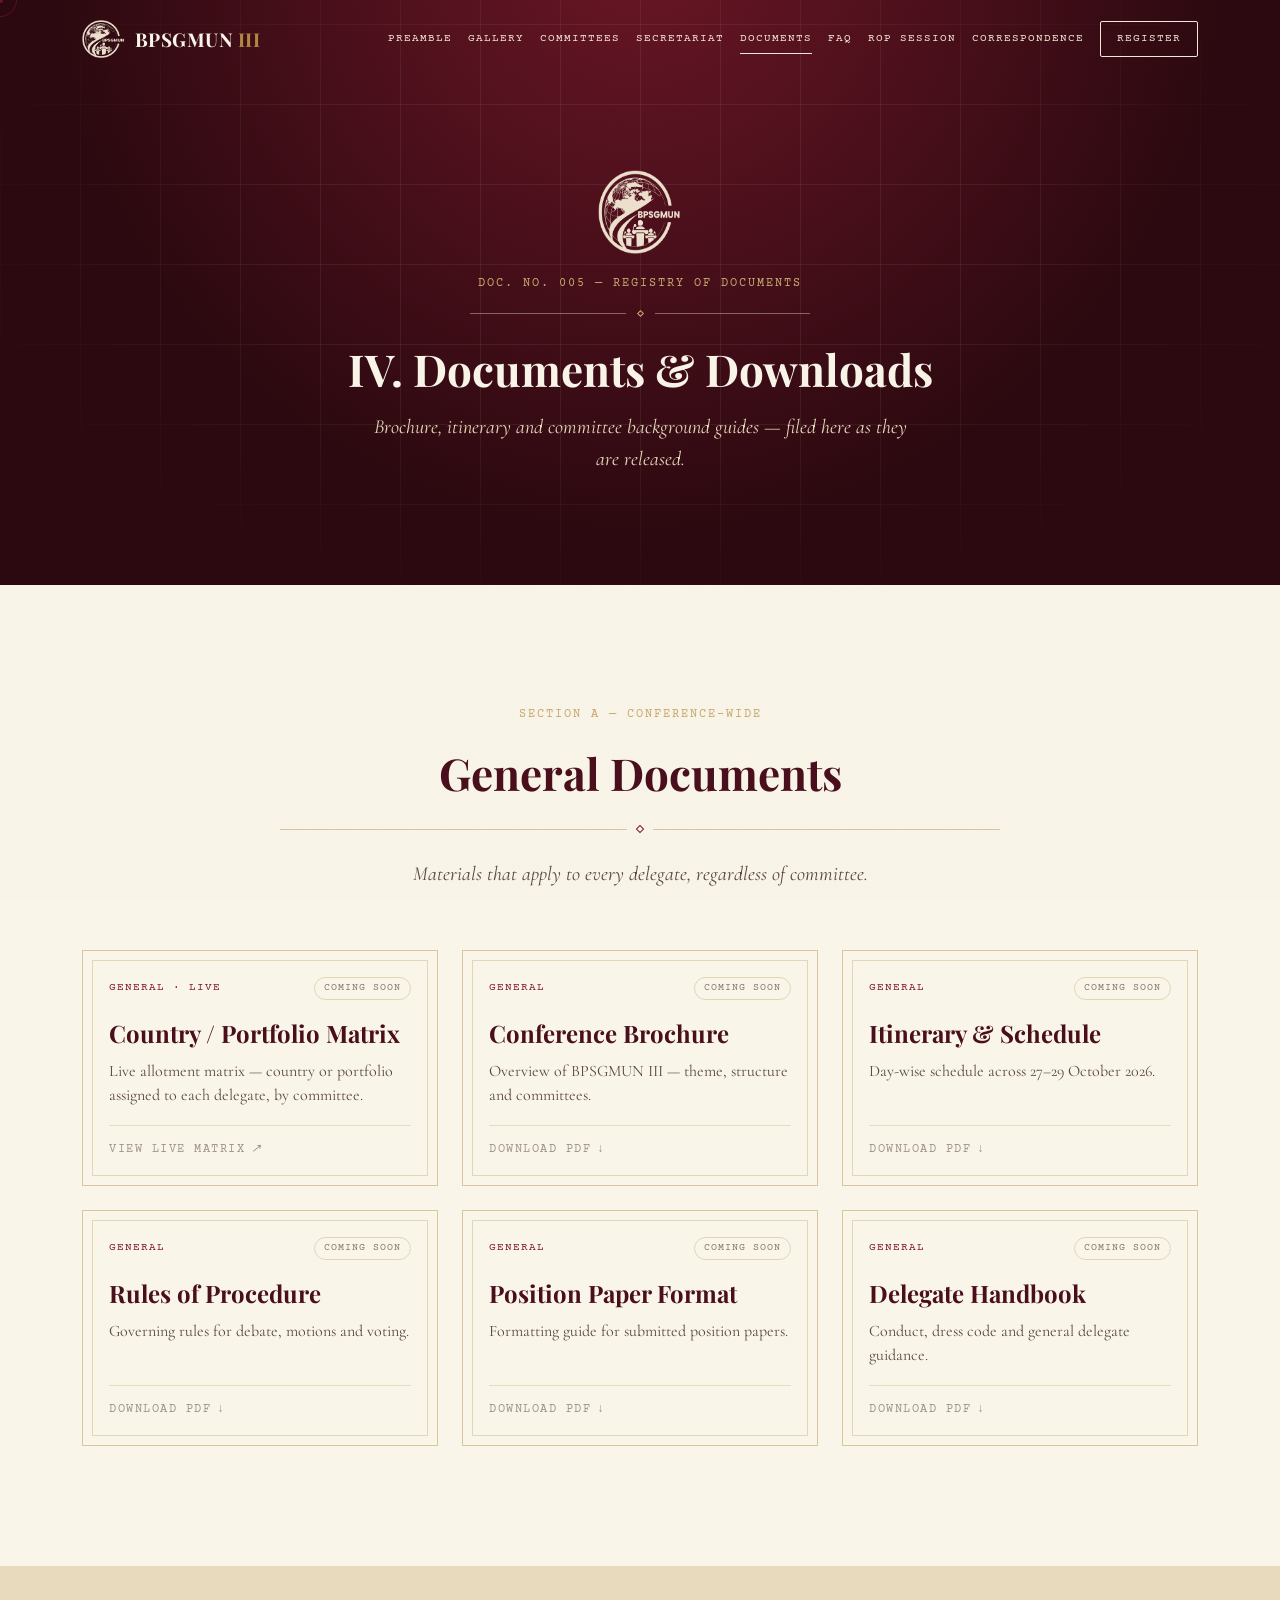
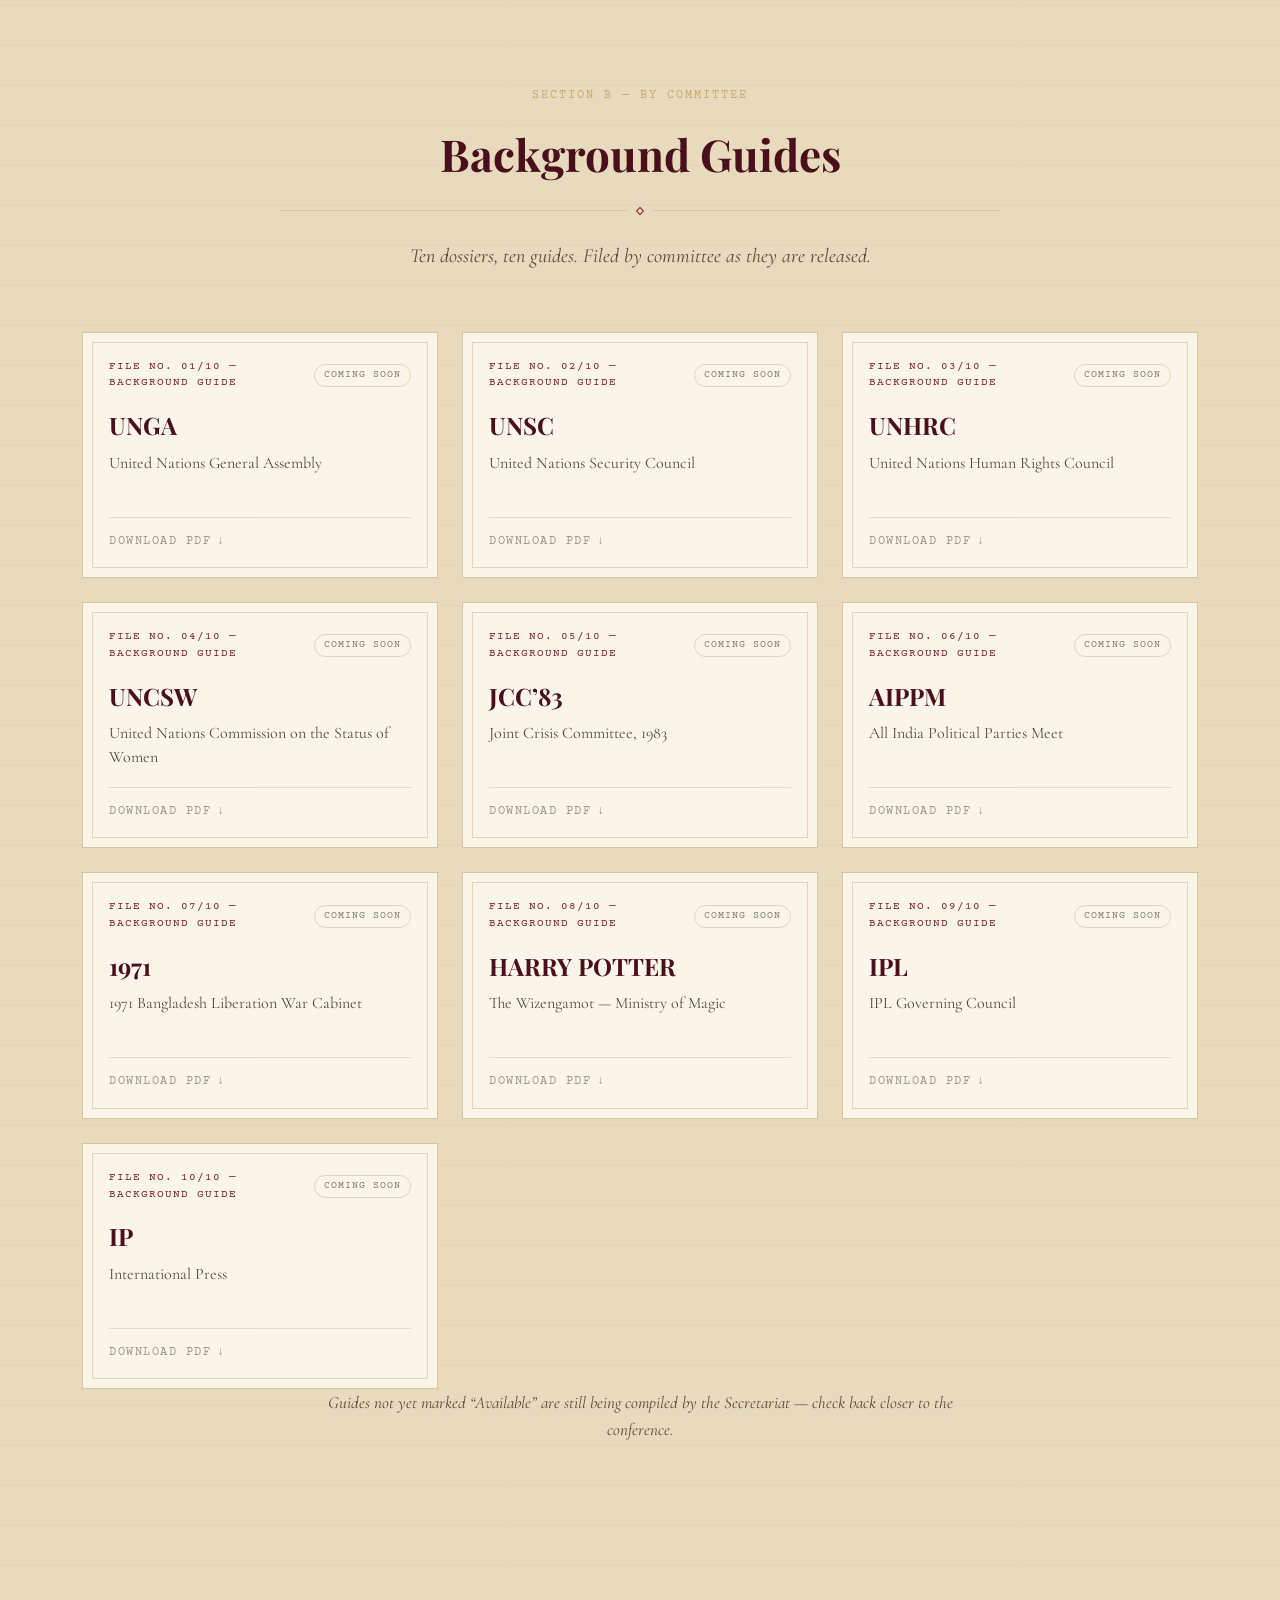
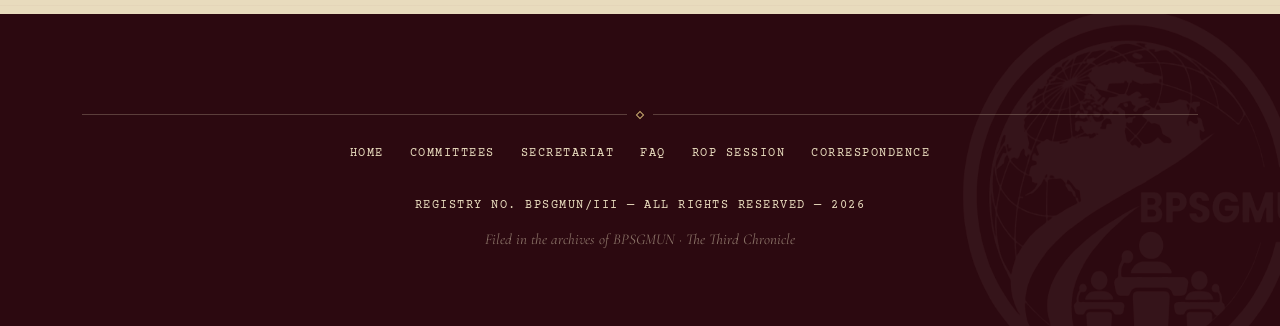
==== docs.html @ e6e2c2f1 "Initial commit: BPSGMUN III website Static site for BPSGMUN — The Third Chronicle, covering committe" ====
<!DOCTYPE html>
<html lang="en">
<head>
<meta charset="UTF-8">
<meta name="viewport" content="width=device-width, initial-scale=1.0">
<title>Documents &mdash; BPSGMUN III</title>
<meta name="description" content="BPSGMUN — The Third Chronicle. Conference brochure, itinerary and committee background guides.">
<meta property="og:title" content="Documents — BPSGMUN III">
<meta property="og:description" content="Conference brochure, itinerary and committee background guides for BPSGMUN III.">
<meta property="og:type" content="website">
<meta property="og:image" content="assets/og-image.jpg">
<meta property="og:image:width" content="1200">
<meta property="og:image:height" content="630">
<meta name="twitter:card" content="summary_large_image">
<meta name="twitter:image" content="assets/og-image.jpg">
<link rel="icon" href="assets/logo.png">
<link rel="preconnect" href="https://fonts.googleapis.com">
<link rel="preconnect" href="https://fonts.gstatic.com" crossorigin>
<link href="https://fonts.googleapis.com/css2?family=Playfair+Display:ital,wght@0,500;0,600;0,700;0,900;1,600&family=Cormorant+Garamond:ital,wght@0,400;0,500;0,600;1,400;1,500&family=Special+Elite&family=Courier+Prime:wght@400;700&display=swap" rel="stylesheet">
<link rel="stylesheet" href="css/style.css">
</head>
<body>

<a href="#top" class="skip-link">Skip to content</a>

<!-- Grain overlay -->
<div class="grain" aria-hidden="true"></div>

<!-- Custom cursor -->
<div class="cursor-dot" aria-hidden="true"></div>
<div class="cursor-ring" aria-hidden="true"></div>

<!-- Scroll progress -->
<div class="scroll-progress" aria-hidden="true"><span id="scrollProgressBar"></span></div>

<!-- ================= NAV ================= -->
<header class="site-nav" id="siteNav">
  <div class="nav-inner">
    <a href="index.html#top" class="nav-brand">
      <img src="assets/logo.png" alt="BPSGMUN crest" class="nav-logo">
      <span class="nav-brand-text">BPSGMUN <em>III</em></span>
    </a>

    <nav class="nav-links" id="navLinks">
      <a href="index.html#about">Preamble</a>
      <a href="index.html#gallery">Gallery</a>
      <a href="index.html#committees">Committees</a>
      <a href="index.html#secretariat">Secretariat</a>
      <a href="docs.html" class="active">Documents</a>
      <a href="faq.html">FAQ</a>
      <a href="rop.html">RoP Session</a>
      <a href="index.html#contact">Correspondence</a>
      <a href="index.html#contact" class="nav-cta" data-register-link>Register</a>
    </nav>

    <button class="nav-toggle" id="navToggle" aria-label="Toggle menu" aria-expanded="false">
      <span></span><span></span><span></span>
    </button>
  </div>
</header>

<!-- Mobile menu overlay -->
<div class="mobile-menu" id="mobileMenu">
  <nav>
    <a href="index.html#about" data-nav>I. Preamble</a>
    <a href="index.html#gallery" data-nav>Gallery</a>
    <a href="index.html#committees" data-nav>II. Committees</a>
    <a href="index.html#secretariat" data-nav>III. Secretariat</a>
    <a href="docs.html" data-nav>IV. Documents</a>
    <a href="faq.html" data-nav>V. FAQ</a>
    <a href="rop.html" data-nav>VI. RoP Session</a>
    <a href="index.html#contact" data-nav>VII. Correspondence</a>
  </nav>
  <div class="mobile-menu-foot">
    <span>@bpsgmun</span>
    <span>bpsgmun@gmail.com</span>
    <span>27&ndash;29 Oct 2026</span>
    <span>Birla Public School, Ganganagar</span>
  </div>
</div>

<main id="top">

  <!-- ================= PAGE BANNER ================= -->
  <section class="page-banner">
    <div class="hero-grid" aria-hidden="true"></div>
    <div class="container">
      <img src="assets/logo.png" alt="BPSGMUN crest" class="page-banner-crest" data-reveal>
      <p class="doc-number" data-reveal>Doc. No. 005 &mdash; Registry of Documents</p>
      <div class="hero-rule" data-reveal><span></span><i></i><span></span></div>
      <h1 class="section-title light" data-reveal>IV. Documents &amp; Downloads</h1>
      <p class="section-lede light" data-reveal>Brochure, itinerary and committee background guides &mdash; filed here as they are released.</p>
    </div>
  </section>

  <!-- ================= GENERAL DOCUMENTS ================= -->
  <section class="section docs-section" id="general-docs">
    <div class="container">
      <div class="section-head" data-reveal>
        <p class="doc-number">Section A &mdash; Conference-Wide</p>
        <h2 class="section-title">General Documents</h2>
        <div class="rule-ornament"><span></span><i></i><span></span></div>
        <p class="section-lede">Materials that apply to every delegate, regardless of committee.</p>
      </div>

      <div class="doc-grid" id="generalDocsGrid"></div>
    </div>
  </section>

  <!-- ================= COMMITTEE DOCUMENTS ================= -->
  <section class="section docs-section alt" id="committee-docs">
    <div class="container">
      <div class="section-head" data-reveal>
        <p class="doc-number">Section B &mdash; By Committee</p>
        <h2 class="section-title">Background Guides</h2>
        <div class="rule-ornament"><span></span><i></i><span></span></div>
        <p class="section-lede">Ten dossiers, ten guides. Filed by committee as they are released.</p>
      </div>

      <div class="doc-grid" id="committeeDocsGrid"></div>
      <p class="docs-note">Guides not yet marked &ldquo;Available&rdquo; are still being compiled by the Secretariat &mdash; check back closer to the conference.</p>
    </div>
  </section>

  <!-- ================= MINI FOOTER ================= -->
  <footer class="mini-footer">
    <img src="assets/logo.png" alt="" aria-hidden="true" class="mini-footer-watermark">
    <div class="container">
      <div class="rule-ornament light"><span></span><i></i><span></span></div>
      <div class="mini-footer-links">
        <a href="index.html#top">Home</a>
        <a href="index.html#committees">Committees</a>
        <a href="index.html#secretariat">Secretariat</a>
        <a href="faq.html">FAQ</a>
        <a href="rop.html">RoP Session</a>
        <a href="index.html#contact">Correspondence</a>
      </div>
      <p class="registry-line">Registry No. BPSGMUN/III &mdash; All Rights Reserved &mdash; <span id="footYear"></span></p>
      <p class="registry-sub">Filed in the archives of BPSGMUN &middot; The Third Chronicle</p>
    </div>

    <button class="back-to-top" id="backToTop" aria-label="Back to top">
      <svg viewBox="0 0 24 24" width="18" height="18"><path d="M12 19V5M6 11l6-6 6 6" fill="none" stroke="currentColor" stroke-width="1.8" stroke-linecap="round" stroke-linejoin="round"/></svg>
    </button>
  </footer>

</main>

<script src="js/committees-data.js"></script>
<script src="js/common.js"></script>
<script src="js/docs.js"></script>
</body>
</html>
---- css/style.css ----
/* =========================================================
   BPSGMUN — THE THIRD CHRONICLE
   ========================================================= */

:root{
  --wine-900:#2c0910;
  --wine-800:#4a0f1c;
  --wine-700:#6b1626;
  --wine-600:#821b2d;
  --wine-500:#9c2436;
  --gold:#af8a45;
  --gold-soft:#c8ab6f;
  --cream-100:#faf5e9;
  --cream-200:#f3e9d6;
  --beige-300:#e8dbbd;
  --beige-400:#d9c69e;
  --ink:#2a1c15;
  --ink-soft:#5a483c;

  --font-display:'Playfair Display', serif;
  --font-body:'Cormorant Garamond', serif;
  --font-mono:'Courier Prime', monospace;
  --font-stamp:'Special Elite', monospace;

  --container:1180px;
  --ease:cubic-bezier(.22,.68,0,1);
}

*,*::before,*::after{ box-sizing:border-box; }
html{ scroll-behavior:smooth; }
body{
  margin:0;
  background:var(--cream-100);
  color:var(--ink);
  font-family:var(--font-body);
  font-size:19px;
  line-height:1.6;
  overflow-x:hidden;
  cursor:default;
}
img,svg{ display:block; max-width:100%; }
a{ color:inherit; text-decoration:none; }
h1,h2,h3,h4{ font-family:var(--font-display); margin:0; font-weight:700; color:var(--wine-800); }
p{ margin:0 0 1em; }
.container{ max-width:var(--container); margin:0 auto; padding:0 32px; position:relative; }

::selection{ background:var(--wine-700); color:var(--cream-100); }

.skip-link{
  position:fixed; top:-60px; left:16px; z-index:10001;
  background:var(--wine-800); color:var(--cream-100); padding:12px 22px;
  font-family:var(--font-mono); font-size:13px; letter-spacing:1px; text-transform:uppercase;
  border-radius:2px; transition:top .25s var(--ease);
}
.skip-link:focus{ top:16px; }

/* ---------- paper grain ---------- */
.grain{
  position:fixed; inset:0; z-index:9990; pointer-events:none;
  opacity:.05; mix-blend-mode:multiply;
  background-image:url("data:image/svg+xml,%3Csvg xmlns='http://www.w3.org/2000/svg' width='180' height='180'%3E%3Cfilter id='n'%3E%3CfeTurbulence type='fractalNoise' baseFrequency='0.9' numOctaves='2' stitchTiles='stitch'/%3E%3C/filter%3E%3Crect width='100%25' height='100%25' filter='url(%23n)'/%3E%3C/svg%3E");
  background-size:180px 180px;
}

/* ---------- custom cursor ---------- */
.cursor-dot,.cursor-ring{ position:fixed; top:0; left:0; pointer-events:none; z-index:9999; border-radius:50%; transform:translate(-50%,-50%); }
.cursor-dot{ width:6px; height:6px; background:var(--wine-700); transition:opacity .2s; }
.cursor-ring{ width:34px; height:34px; border:1px solid var(--wine-600); opacity:.55; transition:width .25s var(--ease), height .25s var(--ease), opacity .25s, border-color .25s; }
.cursor-ring.active{ width:56px; height:56px; opacity:.9; border-color:var(--gold); }
@media (pointer:coarse), (max-width:900px){ .cursor-dot,.cursor-ring{ display:none; } }

/* ---------- scroll progress ---------- */
.scroll-progress{ position:fixed; top:0; left:0; width:100%; height:3px; z-index:9998; background:transparent; }
.scroll-progress span{ display:block; height:100%; width:0%; background:linear-gradient(90deg,var(--wine-700),var(--gold)); transition:width .1s linear; }

/* =========================================================
   LOADER
   ========================================================= */
.loader{
  position:fixed; inset:0; z-index:10000;
  background:var(--wine-900);
  display:flex; align-items:center; justify-content:center;
  transition:opacity .8s var(--ease), visibility .8s;
}
.loader.hidden{ opacity:0; visibility:hidden; }
.loader-inner{ text-align:center; }
.loader-seal{ animation:spin-slow 14s linear infinite; }
@keyframes spin-slow{ to{ transform:rotate(360deg); } }
.loader-text{ font-family:var(--font-stamp); color:var(--beige-300); letter-spacing:2px; font-size:12px; margin-top:16px; text-transform:uppercase; opacity:.8; }

/* =========================================================
   NAV
   ========================================================= */
.site-nav{
  position:fixed; top:0; left:0; width:100%; z-index:500;
  padding:20px 0;
  transition:background .4s var(--ease), padding .4s var(--ease), border-color .4s var(--ease), box-shadow .4s;
  border-bottom:1px solid transparent;
}
.site-nav.scrolled{
  background:rgba(250,245,233,.92);
  backdrop-filter:blur(6px);
  padding:12px 0;
  border-color:var(--beige-400);
  box-shadow:0 6px 24px rgba(42,28,21,.06);
}
.nav-inner{ max-width:var(--container); margin:0 auto; padding:0 32px; display:flex; align-items:center; justify-content:space-between; }
.nav-brand{ display:flex; align-items:center; gap:10px; color:var(--wine-800); }
.site-nav:not(.scrolled) .nav-brand{ color:var(--cream-100); }
.nav-logo{ height:38px; width:auto; transition:filter .4s var(--ease); filter:brightness(0) saturate(100%) invert(13%) sepia(20%) saturate(1200%) hue-rotate(315deg) brightness(75%); }
.site-nav:not(.scrolled) .nav-logo{ filter:none; }
.nav-brand-text{ font-family:var(--font-display); font-weight:700; letter-spacing:.5px; font-size:19px; }
.nav-brand-text em{ font-style:normal; color:var(--gold); }
.nav-links{ display:flex; align-items:center; gap:30px; font-family:var(--font-mono); font-size:13px; letter-spacing:1px; text-transform:uppercase; }
@media (min-width:901px) and (max-width:1280px){
  .nav-links{ gap:16px; font-size:11px; }
  .nav-cta{ padding:8px 12px !important; }
}
.nav-links a{ position:relative; padding:4px 0; color:var(--wine-800); }
.site-nav:not(.scrolled) .nav-links a{ color:var(--cream-200); }
.nav-links a:not(.nav-cta)::after{ content:''; position:absolute; left:0; bottom:-2px; width:0; height:1px; background:currentColor; transition:width .3s var(--ease); }
.nav-links a:not(.nav-cta):hover::after,.nav-links a.active::after{ width:100%; }
.nav-cta{ border:1px solid currentColor; padding:8px 16px !important; border-radius:2px; transition:background .3s,color .3s; }
.nav-cta:hover{ background:var(--wine-700); color:var(--cream-100) !important; border-color:var(--wine-700); }

.nav-toggle{ display:none; flex-direction:column; justify-content:center; gap:5px; width:32px; height:26px; background:none; border:none; cursor:pointer; padding:0; }
.nav-toggle span{ display:block; height:1.5px; width:100%; background:var(--wine-800); transition:transform .3s var(--ease), opacity .3s; }
.site-nav:not(.scrolled) .nav-toggle span{ background:var(--cream-100); }
.nav-toggle.open span:nth-child(1){ transform:translateY(6.5px) rotate(45deg); }
.nav-toggle.open span:nth-child(2){ opacity:0; }
.nav-toggle.open span:nth-child(3){ transform:translateY(-6.5px) rotate(-45deg); }

.mobile-menu{
  position:fixed; inset:0; z-index:490; background:var(--wine-900);
  display:flex; flex-direction:column; justify-content:center; align-items:flex-start;
  padding:0 40px;
  clip-path:circle(0% at 100% 0%);
  transition:clip-path .6s var(--ease);
  pointer-events:none;
}
.mobile-menu.open{ clip-path:circle(150% at 100% 0%); pointer-events:auto; }
.mobile-menu nav{ display:flex; flex-direction:column; gap:22px; }
.mobile-menu nav a{ font-family:var(--font-display); font-size:34px; color:var(--cream-100); opacity:.85; transition:opacity .3s, transform .3s; }
.mobile-menu nav a:hover{ opacity:1; transform:translateX(8px); color:var(--gold-soft); }
.mobile-menu-foot{ position:absolute; bottom:40px; left:40px; right:40px; display:flex; flex-wrap:wrap; gap:8px 20px; font-family:var(--font-mono); font-size:11px; letter-spacing:1px; color:var(--beige-400); text-transform:uppercase; }

/* =========================================================
   UTILITY: labels, rules, buttons
   ========================================================= */
.doc-number{ font-family:var(--font-mono); font-size:12px; letter-spacing:2px; text-transform:uppercase; color:var(--wine-600); margin-bottom:14px; }
.doc-number.light{ color:var(--gold-soft); }

.rule-ornament{ display:flex; align-items:center; gap:10px; margin:18px 0 26px; }
.rule-ornament span{ flex:1; height:1px; background:var(--beige-400); }
.rule-ornament i{ width:6px; height:6px; border:1px solid var(--wine-600); transform:rotate(45deg); }
.rule-ornament.light span{ background:rgba(232,219,189,.25); }
.rule-ornament.light i{ border-color:var(--gold-soft); }

.hero-rule{ display:flex; align-items:center; gap:12px; justify-content:center; margin:18px auto; max-width:340px; }
.hero-rule span{ flex:1; height:1px; background:rgba(243,233,214,.4); }
.hero-rule i{ width:5px; height:5px; border:1px solid var(--gold-soft); transform:rotate(45deg); }

.btn{ display:inline-flex; align-items:center; gap:8px; font-family:var(--font-mono); font-size:13px; letter-spacing:1.5px; text-transform:uppercase; padding:15px 30px; border-radius:2px; position:relative; overflow:hidden; transition:transform .3s var(--ease), box-shadow .3s; }
.btn:active{ transform:scale(.97); }
.btn-primary{ background:var(--wine-700); color:var(--cream-100); border:1px solid var(--wine-700); }
.btn-primary:hover{ box-shadow:0 10px 26px rgba(74,15,28,.35); transform:translateY(-2px); }
.btn-ghost{ background:transparent; color:var(--cream-100); border:1px solid rgba(250,245,233,.5); }
.btn-ghost:hover{ background:rgba(250,245,233,.1); border-color:var(--cream-100); transform:translateY(-2px); }
.btn-ghost-wine{ background:transparent; color:var(--wine-700); border:1px solid var(--wine-600); }
.btn-ghost-wine:hover{ background:var(--wine-700); color:var(--cream-100); transform:translateY(-2px); }

/* generic reveal-on-scroll */
[data-reveal]{ opacity:0; transform:translateY(26px); transition:opacity .8s var(--ease), transform .8s var(--ease); }
[data-reveal].in-view{ opacity:1; transform:translateY(0); }

.section{ position:relative; padding:120px 0; }
.section-head{ text-align:center; max-width:720px; margin:0 auto 60px; }
.section-title{ font-size:clamp(30px,4vw,44px); margin-bottom:0; }
.section-title.light{ color:var(--cream-100); }
.section-lede{ font-family:var(--font-body); font-size:20px; font-style:italic; color:var(--ink-soft); margin-top:6px; }
.section-lede.light{ color:var(--beige-300); }

/* =========================================================
   HERO
   ========================================================= */
.hero{
  position:relative; min-height:100vh; display:flex; align-items:center; justify-content:center;
  background:radial-gradient(ellipse at 50% -10%, var(--wine-700), var(--wine-900) 65%);
  overflow:hidden; padding:140px 0 100px;
}
.hero-grid{
  position:absolute; inset:0; opacity:.16; pointer-events:none;
  background-image:
    repeating-linear-gradient(90deg, rgba(232,219,189,.5) 0 1px, transparent 1px 80px),
    repeating-linear-gradient(0deg, rgba(232,219,189,.5) 0 1px, transparent 1px 80px);
  mask-image:radial-gradient(ellipse at 50% 40%, black 40%, transparent 78%);
}
.hero-grid.faint{ opacity:.07; background-image:
    repeating-linear-gradient(90deg, rgba(107,22,38,.5) 0 1px, transparent 1px 70px),
    repeating-linear-gradient(0deg, rgba(107,22,38,.5) 0 1px, transparent 1px 70px); }
.hero-compass{ position:absolute; right:-40px; top:50%; transform:translateY(-50%); color:var(--beige-300); opacity:.12; pointer-events:none; }
.hero-content{ text-align:center; z-index:2; }
.hero-crest{ width:104px; height:104px; margin:0 auto 22px; opacity:.92; animation:stamp-float 7s ease-in-out infinite; }
.hero-title-line{ font-family:var(--font-display); font-weight:900; font-size:clamp(56px,10vw,132px); color:var(--cream-100); letter-spacing:2px; line-height:.95; display:block; }
.not-found-hero{ min-height:100vh; }
.not-found-code{ font-family:var(--font-display); font-weight:900; font-size:clamp(80px,16vw,180px); color:var(--cream-100); letter-spacing:4px; line-height:1; margin-bottom:6px; }
.hero-subtitle{ font-family:var(--font-body); font-style:italic; font-weight:500; font-size:clamp(20px,2.6vw,30px); color:var(--gold-soft); letter-spacing:6px; text-transform:uppercase; margin:2px 0; }
.hero-tagline{ color:var(--beige-300); max-width:520px; margin:0 auto 34px; font-size:20px; }
.hero-actions{ display:flex; gap:18px; justify-content:center; flex-wrap:wrap; margin-bottom:22px; }
.hero-notice{ font-family:var(--font-mono); font-size:11.5px; letter-spacing:1.5px; text-transform:uppercase; color:rgba(243,233,214,.5); border:1px dashed rgba(243,233,214,.3); display:inline-block; padding:6px 14px; border-radius:2px; }

.countdown{ display:flex; align-items:center; justify-content:center; gap:14px; margin:0 auto 30px; flex-wrap:wrap; }
.countdown-unit{ display:flex; flex-direction:column; align-items:center; gap:6px; min-width:66px; padding:14px 10px 12px; border:1px solid rgba(200,171,111,.35); background:rgba(255,255,255,.03); border-radius:2px; }
.countdown-value{ font-family:var(--font-display); font-weight:700; font-size:clamp(26px,3.4vw,36px); color:var(--cream-100); line-height:1; font-variant-numeric:tabular-nums; }
.countdown-value.tick{ animation:countdown-pulse .4s var(--ease); }
@keyframes countdown-pulse{ 0%{ transform:scale(1.18); color:var(--gold-soft); } 100%{ transform:scale(1); color:var(--cream-100); } }
.countdown-label{ font-family:var(--font-mono); font-size:9.5px; letter-spacing:1.5px; text-transform:uppercase; color:var(--gold-soft); opacity:.75; }
.countdown-sep{ color:var(--gold); font-size:12px; opacity:.6; align-self:center; margin-top:-16px; }
.countdown-live{ padding:16px 26px; border:1px solid var(--gold-soft); border-radius:2px; background:rgba(255,255,255,.03); }
.countdown-live-text{ font-family:var(--font-display); font-style:italic; font-size:22px; color:var(--gold-soft); }
.doc-number{ color:var(--gold-soft); }
.hero .doc-number{ text-align:center; }

.hero-stamp{
  position:absolute; right:6%; bottom:9%; color:var(--gold-soft); opacity:.85; mix-blend-mode:screen;
  animation:stamp-float 7s ease-in-out infinite;
  transition:transform .15s ease-out;
}
@keyframes stamp-float{ 0%,100%{ transform:translateY(0) rotate(-4deg);} 50%{ transform:translateY(-10px) rotate(-2deg);} }
.hero-stamp svg{ animation:spin-slow 40s linear infinite; }

.scroll-cue{ position:absolute; bottom:34px; left:50%; transform:translateX(-50%); display:flex; flex-direction:column; align-items:center; gap:8px; color:var(--beige-300); z-index:2; }
.scroll-cue span{ font-family:var(--font-mono); font-size:10px; letter-spacing:2px; text-transform:uppercase; opacity:.7; }
.scroll-cue i{ width:1px; height:34px; background:linear-gradient(var(--gold-soft), transparent); position:relative; overflow:hidden; }
.scroll-cue i::after{ content:''; position:absolute; top:-100%; left:0; width:100%; height:100%; background:var(--gold-soft); animation:cue-drip 2s ease-in-out infinite; }
@keyframes cue-drip{ 0%{ top:-100%; } 60%,100%{ top:100%; } }

/* =========================================================
   TICKER
   ========================================================= */
.ticker{ background:var(--ink); border-top:1px solid var(--wine-700); border-bottom:1px solid var(--wine-700); overflow:hidden; padding:13px 0; }
.ticker-track{ display:flex; align-items:center; gap:16px; white-space:nowrap; width:max-content; animation:ticker-scroll 32s linear infinite; }
.ticker:hover .ticker-track{ animation-play-state:paused; }
.ticker-track span{ font-family:var(--font-mono); font-size:13px; letter-spacing:2px; color:var(--beige-300); text-transform:uppercase; }
.ticker-track b{ color:var(--gold); font-weight:400; font-size:10px; }
@keyframes ticker-scroll{ from{ transform:translateX(0);} to{ transform:translateX(-50%);} }

/* =========================================================
   ABOUT
   ========================================================= */
.about{ background:var(--cream-100); }
.about-grid{ display:grid; grid-template-columns:1fr 1fr; gap:60px; margin-bottom:70px; }
.about-col{ column-count:1; }
.drop-cap::first-letter{ font-family:var(--font-display); font-size:64px; float:left; line-height:.8; padding:8px 10px 0 0; color:var(--wine-700); font-weight:700; }
.pull-quote{ font-family:var(--font-display); font-style:italic; font-size:28px; color:var(--wine-700); border-left:2px solid var(--gold); padding-left:22px; margin:0 0 24px; line-height:1.35; }

.stats-row{ display:flex; justify-content:center; gap:0; border-top:1px solid var(--beige-400); border-bottom:1px solid var(--beige-400); padding:36px 0; }
.stat{ flex:1; text-align:center; position:relative; }
.stat:not(:last-child)::after{ content:''; position:absolute; right:0; top:10%; height:80%; width:1px; background:var(--beige-400); }
.stat-number{ display:block; font-family:var(--font-display); font-size:56px; font-weight:700; color:var(--wine-700); }
.stat-label{ font-family:var(--font-mono); font-size:12px; letter-spacing:2px; text-transform:uppercase; color:var(--ink-soft); }

/* =========================================================
   COMMITTEES
   ========================================================= */
.committees{ background:var(--beige-300); position:relative; }
.committees::before{
  content:''; position:absolute; inset:0; pointer-events:none; opacity:.5;
  background-image:repeating-linear-gradient(180deg, transparent 0 39px, rgba(107,22,38,.06) 39px 40px);
}
.committee-search{ max-width:460px; margin:0 auto 46px; display:flex; align-items:center; gap:10px; background:var(--cream-100); border:1px solid var(--beige-400); border-radius:2px; padding:12px 18px; color:var(--ink-soft); transition:border-color .3s, box-shadow .3s; }
.committee-search:focus-within{ border-color:var(--wine-600); box-shadow:0 0 0 3px rgba(130,27,45,.08); }
.committee-search input{ border:none; outline:none; background:none; font-family:var(--font-body); font-size:17px; width:100%; color:var(--ink); font-style:italic; }

.committee-grid{ display:grid; grid-template-columns:repeat(auto-fill,minmax(300px,1fr)); gap:26px; }
.committee-card{
  position:relative; background:var(--cream-100); border:1px solid var(--beige-400);
  padding:30px 28px 26px; cursor:pointer; text-align:left;
  transition:transform .4s var(--ease), box-shadow .4s var(--ease), border-color .4s;
  opacity:0; transform:translateY(24px);
}
.committee-card.in-view{ opacity:1; transform:translateY(0); }
.committee-card:hover{ transform:translateY(-8px); box-shadow:0 22px 40px rgba(42,28,21,.16); border-color:var(--wine-600); }
.committee-card::before{ content:''; position:absolute; top:10px; left:10px; right:10px; bottom:10px; border:1px solid rgba(175,138,69,.35); pointer-events:none; }
.card-code{ font-family:var(--font-mono); font-size:11px; letter-spacing:1.5px; color:var(--wine-600); text-transform:uppercase; }
.card-category{ position:absolute; top:28px; right:26px; font-family:var(--font-mono); font-size:9.5px; letter-spacing:1px; text-transform:uppercase; color:var(--ink-soft); border:1px solid var(--beige-400); padding:3px 8px; border-radius:20px; }
.card-acronym{ font-family:var(--font-display); font-size:32px; margin:14px 0 4px; color:var(--wine-800); }
.card-name{ font-family:var(--font-mono); font-size:12px; letter-spacing:.4px; color:var(--ink-soft); text-transform:uppercase; margin-bottom:14px; line-height:1.5; min-height:36px; }
.card-agenda{ font-size:16.5px; color:var(--ink); line-height:1.55; display:-webkit-box; -webkit-line-clamp:3; -webkit-box-orient:vertical; overflow:hidden; margin-bottom:16px; }
.card-link{ font-family:var(--font-mono); font-size:11.5px; letter-spacing:1.5px; text-transform:uppercase; color:var(--wine-700); display:inline-flex; align-items:center; gap:6px; }
.card-link i{ display:inline-block; transition:transform .3s var(--ease); }
.committee-card:hover .card-link i{ transform:translateX(4px); }
.committee-empty{ text-align:center; font-style:italic; color:var(--ink-soft); margin-top:40px; }

/* =========================================================
   GALLERY
   ========================================================= */
.gallery-section{ background:var(--cream-100); }
.photo-grid{ display:grid; grid-template-columns:repeat(auto-fill,minmax(240px,1fr)); gap:34px 28px; padding:10px 0 20px; }
.photo-frame{
  background:var(--cream-100); border:1px solid var(--beige-400); padding:10px 10px 16px;
  box-shadow:0 8px 20px rgba(42,28,21,.1); cursor:pointer; transition:transform .4s var(--ease), box-shadow .4s var(--ease);
  transform:rotate(var(--r,0deg));
}
.photo-frame:hover{ transform:rotate(0deg) translateY(-6px) scale(1.03); box-shadow:0 20px 36px rgba(42,28,21,.22); z-index:2; }
.photo-frame img{ width:100%; height:190px; object-fit:cover; display:block; filter:saturate(.92) contrast(1.02); }

.photo-modal-overlay .photo-modal-box{
  background:transparent; box-shadow:none; border:none; padding:0; max-width:min(90vw,820px);
  display:flex; flex-direction:column; align-items:center;
}
.photo-modal-box img{ width:100%; max-height:78vh; object-fit:contain; border:6px solid var(--cream-100); box-shadow:0 30px 70px rgba(0,0,0,.5); }
.photo-modal-caption{ color:var(--cream-200); font-style:italic; font-size:15px; margin:16px 0 0; text-align:center; }
.photo-modal-close{ position:fixed; top:24px; right:28px; color:var(--cream-100); background:rgba(0,0,0,.3); border-radius:50%; padding:8px; }
.photo-modal-close:hover{ color:var(--gold-soft); transform:rotate(90deg); }

/* =========================================================
   SECRETARIAT
   ========================================================= */
.secretariat{ background:var(--cream-100); }
.secretariat-grid{ display:grid; grid-template-columns:repeat(auto-fit,minmax(240px,1fr)); gap:30px; }
.officer-card{ text-align:center; padding:38px 20px 30px; border:1px solid var(--beige-400); position:relative; transition:transform .4s var(--ease), box-shadow .4s var(--ease); opacity:0; transform:translateY(24px); }
.officer-card.in-view{ opacity:1; transform:translateY(0); }
.officer-card:hover{ transform:translateY(-6px); box-shadow:0 20px 36px rgba(42,28,21,.12); }
.officer-rank{ position:absolute; top:16px; left:0; right:0; font-family:var(--font-mono); font-size:10px; letter-spacing:2px; text-transform:uppercase; color:var(--gold); }
.officer-avatar{ width:88px; height:88px; margin:24px auto 18px; border-radius:50%; border:1.5px solid var(--wine-600); display:flex; align-items:center; justify-content:center; position:relative; }
.officer-avatar::after{ content:''; position:absolute; inset:6px; border:1px solid var(--beige-400); border-radius:50%; }
.officer-avatar span{ font-family:var(--font-display); font-size:28px; font-weight:700; color:var(--wine-700); }
.officer-name{ font-size:22px; color:var(--wine-800); margin-bottom:2px; }
.officer-post{ font-family:var(--font-mono); font-size:11.5px; letter-spacing:1.5px; text-transform:uppercase; color:var(--ink-soft); margin-bottom:14px; }
.officer-phone{ display:inline-flex; align-items:center; gap:6px; font-family:var(--font-mono); font-size:14px; color:var(--wine-700); border-top:1px solid var(--beige-400); padding-top:14px; transition:color .3s; }
.officer-phone:hover{ color:var(--gold); }

/* =========================================================
   CONTACT / FOOTER
   ========================================================= */
.contact{ background:var(--wine-900); position:relative; overflow:hidden; }
.contact-watermark{ position:absolute; right:-60px; bottom:-60px; width:420px; height:420px; opacity:.05; pointer-events:none; z-index:1; }
.contact .section-head{ position:relative; z-index:2; }
.contact-row{ display:flex; gap:24px; justify-content:center; flex-wrap:wrap; position:relative; z-index:2; margin-bottom:10px; }
.contact-card{
  display:flex; flex-direction:column; align-items:center; gap:8px; text-align:center;
  color:var(--cream-200); border:1px solid rgba(232,219,189,.25); padding:32px 44px;
  min-width:230px; transition:border-color .3s, transform .3s var(--ease), background .3s;
}
.contact-card:hover{ border-color:var(--gold-soft); transform:translateY(-5px); background:rgba(255,255,255,.03); }
.contact-card.is-disabled{ opacity:.45; pointer-events:none; cursor:not-allowed; }
.contact-card span{ font-family:var(--font-mono); font-size:15px; letter-spacing:1px; }
.contact-card small{ font-size:10.5px; letter-spacing:1.5px; text-transform:uppercase; color:var(--gold-soft); opacity:.7; }
.contact-card.copied span::after{ content:' — copied!'; color:var(--gold-soft); }

.site-footer{ text-align:center; position:relative; z-index:2; padding-top:10px; }
.registry-line{ font-family:var(--font-mono); font-size:12px; letter-spacing:1.5px; text-transform:uppercase; color:var(--beige-300); }
.registry-sub{ font-family:var(--font-body); font-style:italic; font-size:15px; color:rgba(232,219,189,.5); }

.back-to-top{
  position:absolute; right:32px; bottom:40px; z-index:3; width:46px; height:46px; border-radius:50%;
  border:1px solid var(--gold-soft); background:rgba(255,255,255,.03); color:var(--gold-soft);
  display:flex; align-items:center; justify-content:center; cursor:pointer;
  opacity:0; visibility:hidden; transform:translateY(10px);
  transition:opacity .35s, transform .35s, visibility .35s, background .3s;
}
.back-to-top.show{ opacity:1; visibility:visible; transform:translateY(0); }
.back-to-top:hover{ background:var(--gold-soft); color:var(--wine-900); }

/* =========================================================
   MODAL
   ========================================================= */
.modal-overlay{
  position:fixed; inset:0; z-index:2000; background:rgba(30,17,12,.72); backdrop-filter:blur(3px);
  display:flex; align-items:center; justify-content:center; padding:24px;
  opacity:0; visibility:hidden; transition:opacity .35s var(--ease), visibility .35s;
}
.modal-overlay.open{ opacity:1; visibility:visible; }
.modal-box{
  position:relative; background:var(--cream-100); max-width:600px; width:100%; max-height:86vh; overflow-y:auto;
  padding:52px 48px 44px; border:1px solid var(--beige-400); box-shadow:0 40px 80px rgba(0,0,0,.4);
  transform:scale(.92) translateY(18px); transition:transform .4s var(--ease);
}
.modal-overlay.open .modal-box{ transform:scale(1) translateY(0); }
.modal-close{ position:absolute; top:20px; right:20px; background:none; border:none; color:var(--ink-soft); cursor:pointer; padding:6px; transition:color .3s, transform .3s; }
.modal-close:hover{ color:var(--wine-700); transform:rotate(90deg); }
.modal-doc{ font-family:var(--font-mono); font-size:11.5px; letter-spacing:2px; text-transform:uppercase; color:var(--wine-600); margin-bottom:6px; }
.modal-category{ font-family:var(--font-mono); font-size:10.5px; letter-spacing:1.5px; text-transform:uppercase; color:var(--ink-soft); display:inline-block; border:1px solid var(--beige-400); padding:3px 10px; border-radius:20px; margin-bottom:16px; }
.modal-acronym{ font-size:40px; color:var(--wine-800); margin-bottom:4px; }
.modal-name{ font-family:var(--font-mono); font-size:13px; letter-spacing:.5px; text-transform:uppercase; color:var(--ink-soft); font-weight:400; line-height:1.5; }
.modal-agenda{ font-size:19px; line-height:1.7; margin:20px 0 30px; color:var(--ink); }
.modal-actions{ display:flex; gap:14px; flex-wrap:wrap; }
.modal-btn{ flex:1 1 200px; justify-content:center; }
.modal-contact-note{ margin-top:18px; font-size:15px; font-style:italic; color:var(--ink-soft); text-align:center; }
.modal-contact-note a{ color:var(--wine-700); font-style:normal; border-bottom:1px dotted var(--wine-600); }
.modal-contact-note a:hover{ color:var(--gold); }

/* =========================================================
   PAGE BANNER (secondary pages, e.g. docs.html)
   ========================================================= */
.page-banner{
  position:relative; overflow:hidden; padding:170px 0 90px;
  background:radial-gradient(ellipse at 50% -10%, var(--wine-700), var(--wine-900) 65%);
}
.page-banner .container{ text-align:center; position:relative; z-index:2; }
.page-banner-crest{ width:84px; height:84px; margin:0 auto 20px; opacity:.92; animation:stamp-float 7s ease-in-out infinite; }
.page-banner .section-title{ margin-bottom:4px; }
.page-banner .section-lede{ max-width:560px; margin-left:auto; margin-right:auto; }

/* =========================================================
   DOCUMENTS
   ========================================================= */
.docs-section{ background:var(--cream-100); }
.docs-section.alt{ background:var(--beige-300); position:relative; }
.docs-section.alt::before{
  content:''; position:absolute; inset:0; pointer-events:none; opacity:.5;
  background-image:repeating-linear-gradient(180deg, transparent 0 39px, rgba(107,22,38,.06) 39px 40px);
}
.doc-grid{ display:grid; grid-template-columns:repeat(auto-fill,minmax(280px,1fr)); gap:24px; position:relative; z-index:1; }
.doc-card{
  position:relative; background:var(--cream-100); border:1px solid var(--beige-400);
  padding:26px 26px 24px; transition:transform .4s var(--ease), box-shadow .4s var(--ease), border-color .4s;
  opacity:0; transform:translateY(24px);
}
.doc-card.in-view{ opacity:1; transform:translateY(0); }
.doc-card:hover{ transform:translateY(-6px); box-shadow:0 20px 36px rgba(42,28,21,.14); border-color:var(--wine-600); }
.doc-card::before{ content:''; position:absolute; top:9px; left:9px; right:9px; bottom:9px; border:1px solid rgba(175,138,69,.3); pointer-events:none; }
.doc-card-top{ display:flex; align-items:center; justify-content:space-between; gap:10px; margin-bottom:14px; }
.doc-tag{ font-family:var(--font-mono); font-size:10.5px; letter-spacing:1px; text-transform:uppercase; color:var(--wine-600); }
.doc-status{ font-family:var(--font-mono); font-size:9.5px; letter-spacing:1px; text-transform:uppercase; padding:3px 9px; border-radius:20px; border:1px solid var(--beige-400); color:var(--ink-soft); white-space:nowrap; }
.doc-status.available{ border-color:var(--wine-600); color:var(--wine-700); }
.doc-status.pending{ opacity:.7; }
.doc-title{ font-size:24px; color:var(--wine-800); margin-bottom:6px; }
.doc-desc{ font-size:16px; color:var(--ink-soft); line-height:1.5; margin-bottom:18px; min-height:48px; }
.doc-download{
  display:inline-flex; align-items:center; gap:6px; font-family:var(--font-mono); font-size:12px;
  letter-spacing:1.5px; text-transform:uppercase; color:var(--wine-700); border-top:1px solid var(--beige-400);
  padding-top:14px; width:100%; transition:color .3s, gap .3s;
}
.doc-download i{ display:inline-block; transition:transform .3s var(--ease); }
.doc-download:hover:not(.is-disabled){ color:var(--gold); }
.doc-download:hover:not(.is-disabled) i{ transform:translateY(3px); }
.doc-download.is-disabled{ color:var(--ink-soft); opacity:.55; pointer-events:none; cursor:not-allowed; }

.doc-card-highlight{ animation:doc-highlight 2.2s ease; }
@keyframes doc-highlight{ 0%,100%{ box-shadow:none; border-color:var(--beige-400); } 20%,60%{ box-shadow:0 0 0 3px rgba(130,27,45,.18); border-color:var(--wine-600); } }

.docs-note{ max-width:640px; margin:0 auto 50px; text-align:center; font-style:italic; color:var(--ink-soft); font-size:17px; }

/* ---------- mini footer ---------- */
.mini-footer{ background:var(--wine-900); position:relative; overflow:hidden; padding:80px 0 60px; }
.mini-footer-watermark{ position:absolute; right:-60px; bottom:-60px; width:380px; height:380px; opacity:.05; pointer-events:none; z-index:0; }
.mini-footer .container{ position:relative; z-index:1; text-align:center; }
.mini-footer-links{ display:flex; justify-content:center; gap:26px; flex-wrap:wrap; margin-bottom:30px; font-family:var(--font-mono); font-size:12px; letter-spacing:1.5px; text-transform:uppercase; }
.mini-footer-links a{ color:var(--beige-300); position:relative; padding-bottom:3px; }
.mini-footer-links a::after{ content:''; position:absolute; left:0; bottom:0; width:0; height:1px; background:var(--gold-soft); transition:width .3s var(--ease); }
.mini-footer-links a:hover::after{ width:100%; }

/* =========================================================
   FAQ ACCORDION
   ========================================================= */
.faq-list{ max-width:800px; margin:0 auto; display:flex; flex-direction:column; gap:14px; }
.faq-item{ border:1px solid var(--beige-400); background:var(--cream-100); transition:border-color .3s; }
.faq-item.open{ border-color:var(--wine-600); }
.faq-question{
  width:100%; display:flex; align-items:center; justify-content:space-between; gap:16px;
  background:none; border:none; text-align:left; cursor:pointer;
  padding:22px 26px; font-family:var(--font-display); font-size:19px; color:var(--wine-800);
}
.faq-chevron{ flex:none; width:11px; height:11px; border-right:1.5px solid var(--wine-600); border-bottom:1.5px solid var(--wine-600); transform:rotate(45deg); transition:transform .35s var(--ease); }
.faq-item.open .faq-chevron{ transform:rotate(-135deg); }
.faq-answer{ max-height:0; overflow:hidden; transition:max-height .4s var(--ease); }
.faq-answer p{ padding:0 26px 24px; margin:0; font-size:17px; line-height:1.6; color:var(--ink-soft); }
.faq-answer a{ color:var(--wine-700); border-bottom:1px dotted var(--wine-600); }
.faq-answer a:hover{ color:var(--gold); }

/* =========================================================
   ROP BRIEFING — AGENDA
   ========================================================= */
.agenda-grid{ display:grid; grid-template-columns:1fr 1fr; gap:26px; margin-bottom:40px; }
.agenda-day{ border:1px solid var(--beige-400); background:var(--cream-100); padding:30px 32px; }
.agenda-day-label{ font-family:var(--font-mono); font-size:11.5px; letter-spacing:1.5px; text-transform:uppercase; color:var(--wine-600); margin:0 0 18px; }
.agenda-list{ list-style:none; margin:0; padding:0; display:flex; flex-direction:column; gap:13px; }
.agenda-list li{ position:relative; padding-left:20px; font-size:16.5px; color:var(--ink); line-height:1.5; }
.agenda-list li::before{ content:'\25C6'; position:absolute; left:0; top:1px; color:var(--gold); font-size:10px; }
.agenda-actions{ display:flex; align-items:center; justify-content:space-between; gap:24px; flex-wrap:wrap; }
.agenda-note{ font-style:italic; color:var(--ink-soft); font-size:16px; margin:0; max-width:520px; }

/* =========================================================
   RESPONSIVE
   ========================================================= */
@media (max-width:900px){
  .nav-links{ display:none; }
  .nav-toggle{ display:flex; }
  .about-grid{ grid-template-columns:1fr; gap:10px; }
  .stats-row{ flex-wrap:wrap; gap:30px; }
  .stat{ flex:1 1 40%; }
  .stat:not(:last-child)::after{ display:none; }
  .hero-compass{ display:none; }
  .section{ padding:90px 0; }
  .hero-stamp{ right:50%; transform:translateX(50%); bottom:4%; opacity:.35; }
  .agenda-grid{ grid-template-columns:1fr; }
  .agenda-actions{ flex-direction:column; align-items:flex-start; }
}
@media (max-width:640px){
  .hero-stamp{ display:none; }
}
@media (max-width:560px){
  body{ font-size:17px; }
  .container{ padding:0 20px; }
  .contact-card{ min-width:0; width:100%; padding:26px 20px; }
  .modal-box{ padding:40px 24px 32px; }
  .back-to-top{ right:18px; bottom:24px; }
}

@media (prefers-reduced-motion: reduce){
  *{ animation-duration:.001ms !important; animation-iteration-count:1 !important; transition-duration:.001ms !important; scroll-behavior:auto !important; }
}
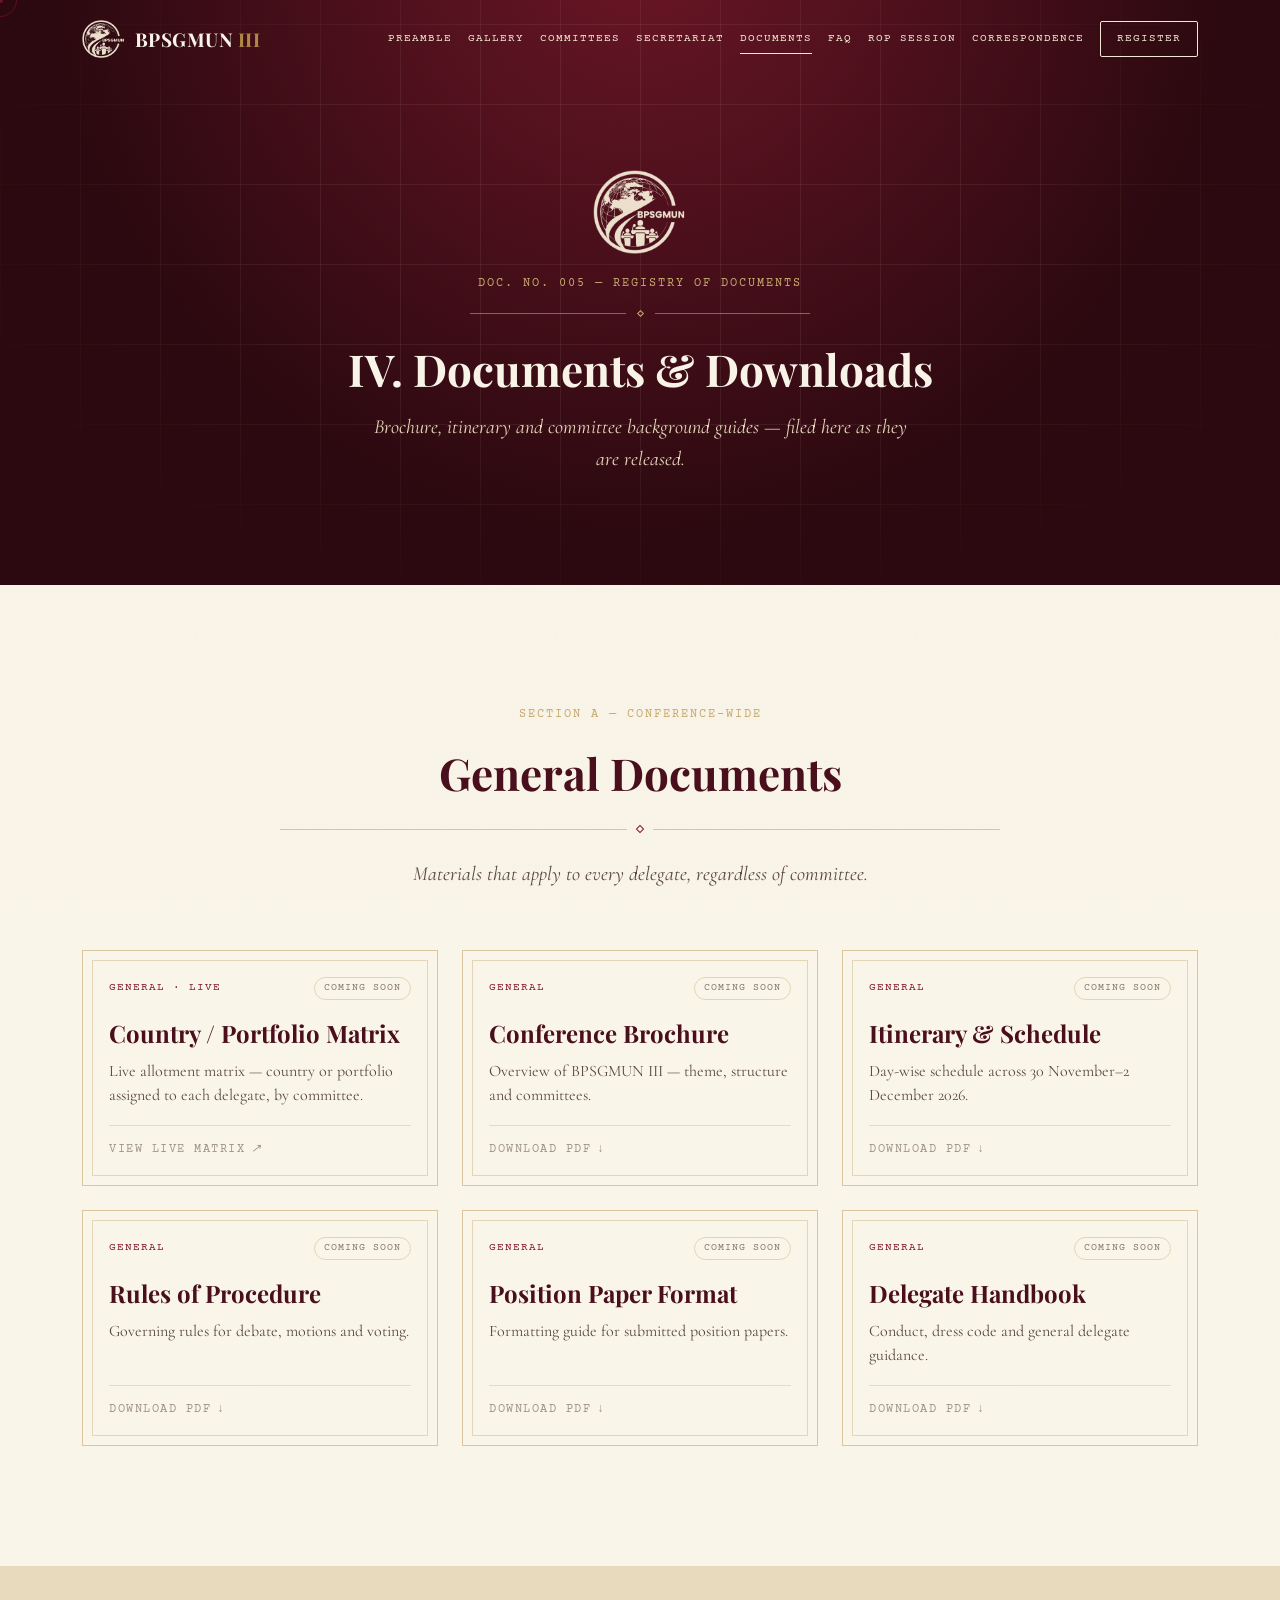
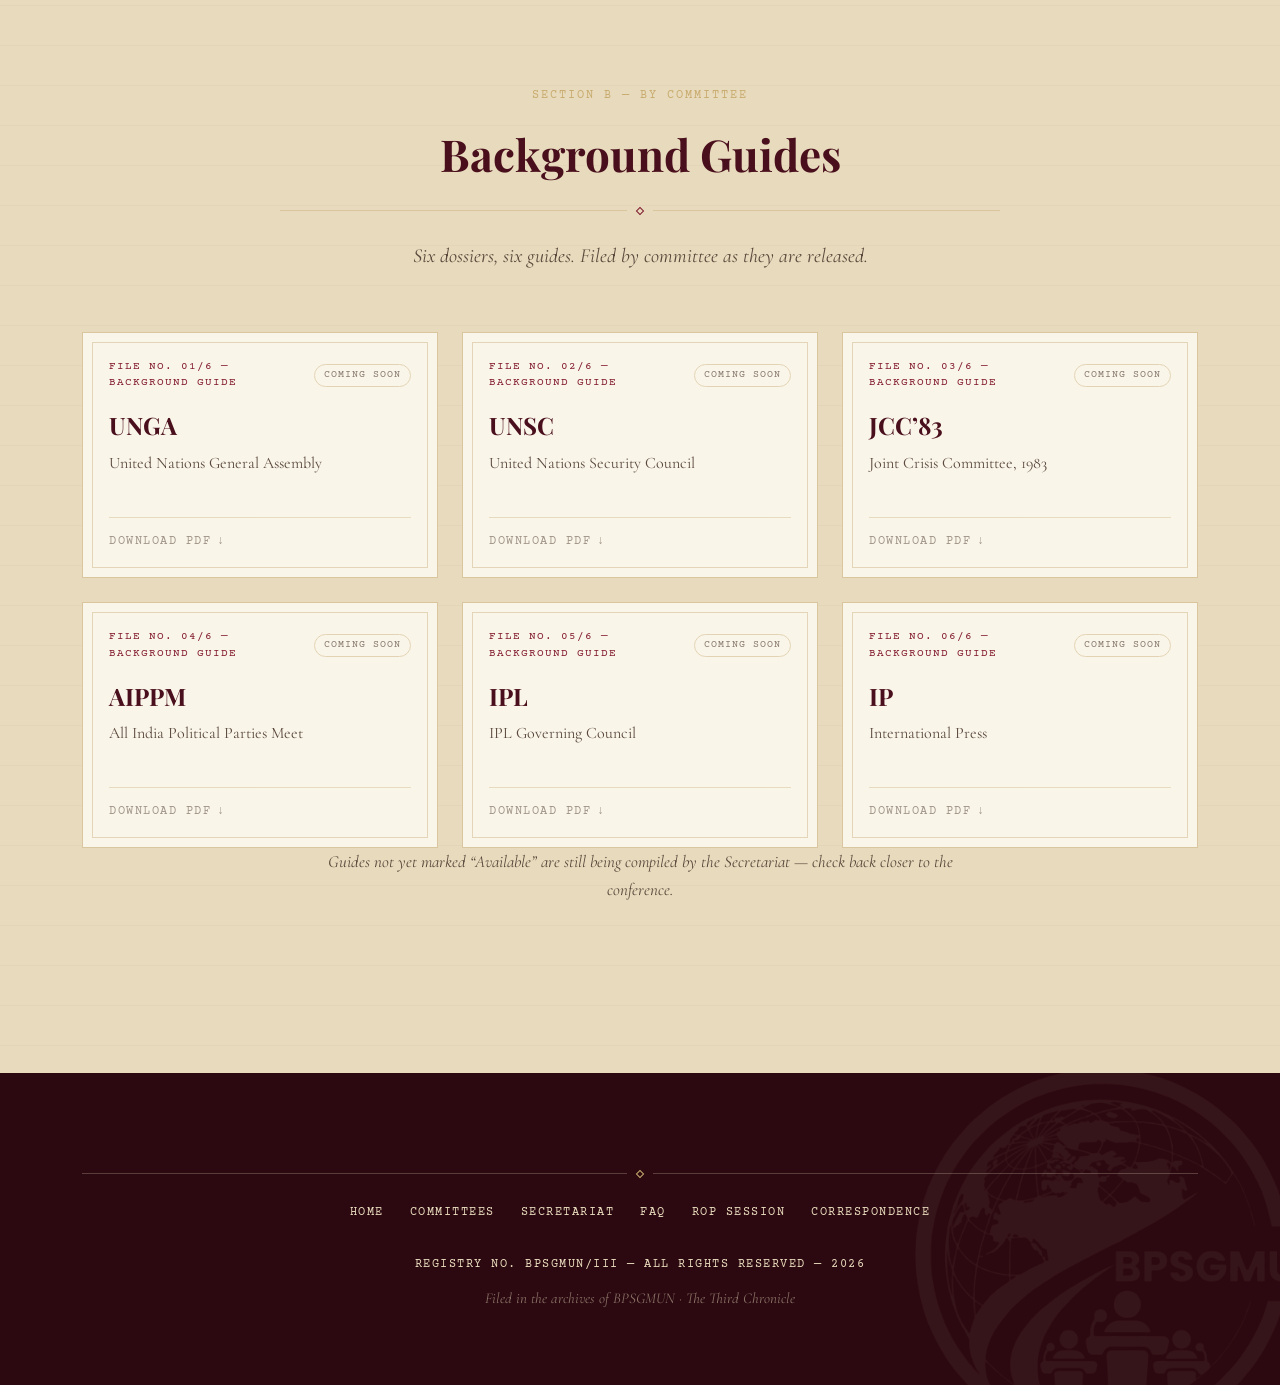
==== commit 2e399c11: "Update conference dates, committee list, and delegate count Dates moved from 27-29 Oct to 30 Nov-2 D" ====
--- a/docs.html
+++ b/docs.html
@@ -8,11 +8,12 @@
 <meta property="og:title" content="Documents — BPSGMUN III">
 <meta property="og:description" content="Conference brochure, itinerary and committee background guides for BPSGMUN III.">
 <meta property="og:type" content="website">
-<meta property="og:image" content="assets/og-image.jpg">
+<meta property="og:url" content="https://bpsgmun.online/docs.html">
+<meta property="og:image" content="https://bpsgmun.online/assets/og-image.jpg">
 <meta property="og:image:width" content="1200">
 <meta property="og:image:height" content="630">
 <meta name="twitter:card" content="summary_large_image">
-<meta name="twitter:image" content="assets/og-image.jpg">
+<meta name="twitter:image" content="https://bpsgmun.online/assets/og-image.jpg">
 <link rel="icon" href="assets/logo.png">
 <link rel="preconnect" href="https://fonts.googleapis.com">
 <link rel="preconnect" href="https://fonts.gstatic.com" crossorigin>
@@ -74,7 +75,7 @@
   <div class="mobile-menu-foot">
     <span>@bpsgmun</span>
     <span>bpsgmun@gmail.com</span>
-    <span>27&ndash;29 Oct 2026</span>
+    <span>30 Nov&ndash;2 Dec 2026</span>
     <span>Birla Public School, Ganganagar</span>
   </div>
 </div>
@@ -114,7 +115,7 @@
         <p class="doc-number">Section B &mdash; By Committee</p>
         <h2 class="section-title">Background Guides</h2>
         <div class="rule-ornament"><span></span><i></i><span></span></div>
-        <p class="section-lede">Ten dossiers, ten guides. Filed by committee as they are released.</p>
+        <p class="section-lede">Six dossiers, six guides. Filed by committee as they are released.</p>
       </div>
 
       <div class="doc-grid" id="committeeDocsGrid"></div>
--- a/css/style.css
+++ b/css/style.css
@@ -200,7 +200,7 @@
     repeating-linear-gradient(0deg, rgba(107,22,38,.5) 0 1px, transparent 1px 70px); }
 .hero-compass{ position:absolute; right:-40px; top:50%; transform:translateY(-50%); color:var(--beige-300); opacity:.12; pointer-events:none; }
 .hero-content{ text-align:center; z-index:2; }
-.hero-crest{ width:104px; height:104px; margin:0 auto 22px; opacity:.92; animation:stamp-float 7s ease-in-out infinite; }
+.hero-crest{ height:104px; width:auto; margin:0 auto 22px; opacity:.92; animation:stamp-float 7s ease-in-out infinite; }
 .hero-title-line{ font-family:var(--font-display); font-weight:900; font-size:clamp(56px,10vw,132px); color:var(--cream-100); letter-spacing:2px; line-height:.95; display:block; }
 .not-found-hero{ min-height:100vh; }
 .not-found-code{ font-family:var(--font-display); font-weight:900; font-size:clamp(80px,16vw,180px); color:var(--cream-100); letter-spacing:4px; line-height:1; margin-bottom:6px; }
@@ -335,7 +335,7 @@
    CONTACT / FOOTER
    ========================================================= */
 .contact{ background:var(--wine-900); position:relative; overflow:hidden; }
-.contact-watermark{ position:absolute; right:-60px; bottom:-60px; width:420px; height:420px; opacity:.05; pointer-events:none; z-index:1; }
+.contact-watermark{ position:absolute; right:-60px; bottom:-60px; height:420px; width:auto; opacity:.05; pointer-events:none; z-index:1; }
 .contact .section-head{ position:relative; z-index:2; }
 .contact-row{ display:flex; gap:24px; justify-content:center; flex-wrap:wrap; position:relative; z-index:2; margin-bottom:10px; }
 .contact-card{
@@ -399,7 +399,7 @@
   background:radial-gradient(ellipse at 50% -10%, var(--wine-700), var(--wine-900) 65%);
 }
 .page-banner .container{ text-align:center; position:relative; z-index:2; }
-.page-banner-crest{ width:84px; height:84px; margin:0 auto 20px; opacity:.92; animation:stamp-float 7s ease-in-out infinite; }
+.page-banner-crest{ height:84px; width:auto; margin:0 auto 20px; opacity:.92; animation:stamp-float 7s ease-in-out infinite; }
 .page-banner .section-title{ margin-bottom:4px; }
 .page-banner .section-lede{ max-width:560px; margin-left:auto; margin-right:auto; }
 
@@ -445,7 +445,7 @@
 
 /* ---------- mini footer ---------- */
 .mini-footer{ background:var(--wine-900); position:relative; overflow:hidden; padding:80px 0 60px; }
-.mini-footer-watermark{ position:absolute; right:-60px; bottom:-60px; width:380px; height:380px; opacity:.05; pointer-events:none; z-index:0; }
+.mini-footer-watermark{ position:absolute; right:-60px; bottom:-60px; height:380px; width:auto; opacity:.05; pointer-events:none; z-index:0; }
 .mini-footer .container{ position:relative; z-index:1; text-align:center; }
 .mini-footer-links{ display:flex; justify-content:center; gap:26px; flex-wrap:wrap; margin-bottom:30px; font-family:var(--font-mono); font-size:12px; letter-spacing:1.5px; text-transform:uppercase; }
 .mini-footer-links a{ color:var(--beige-300); position:relative; padding-bottom:3px; }
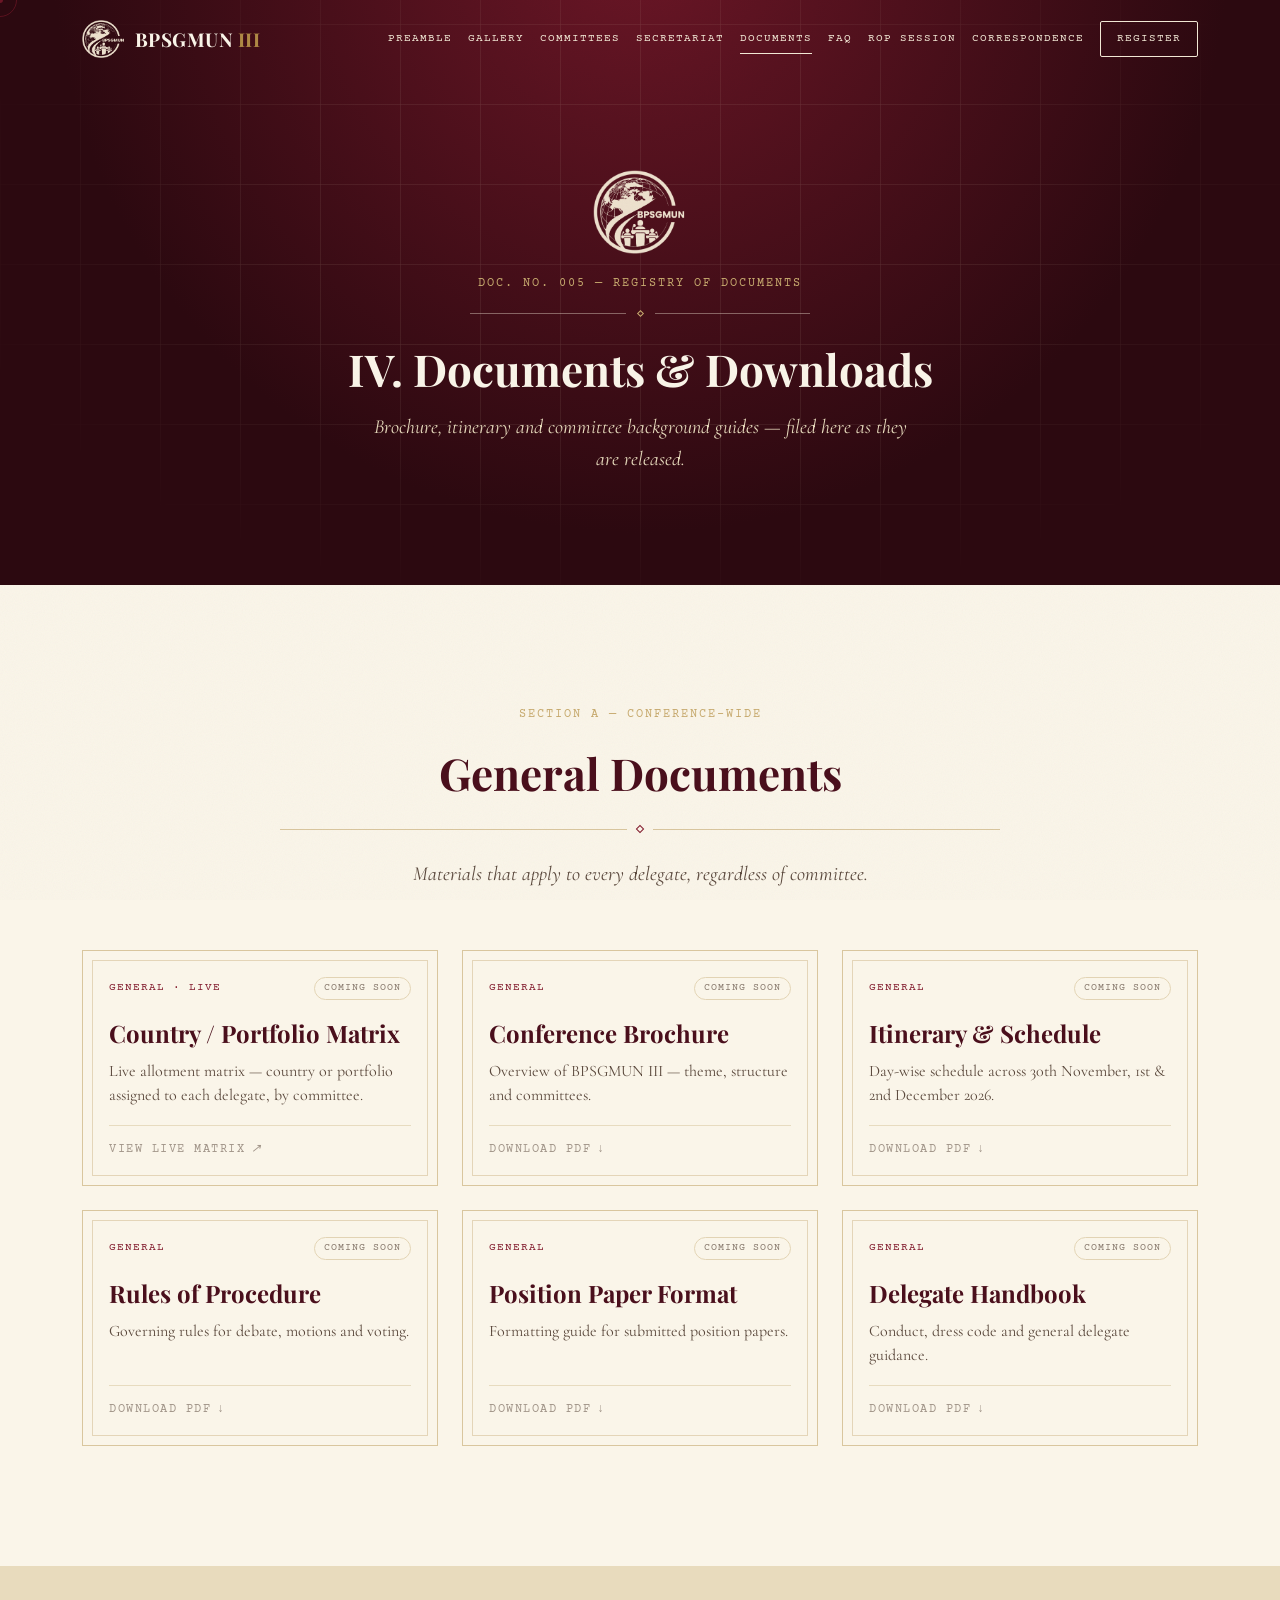
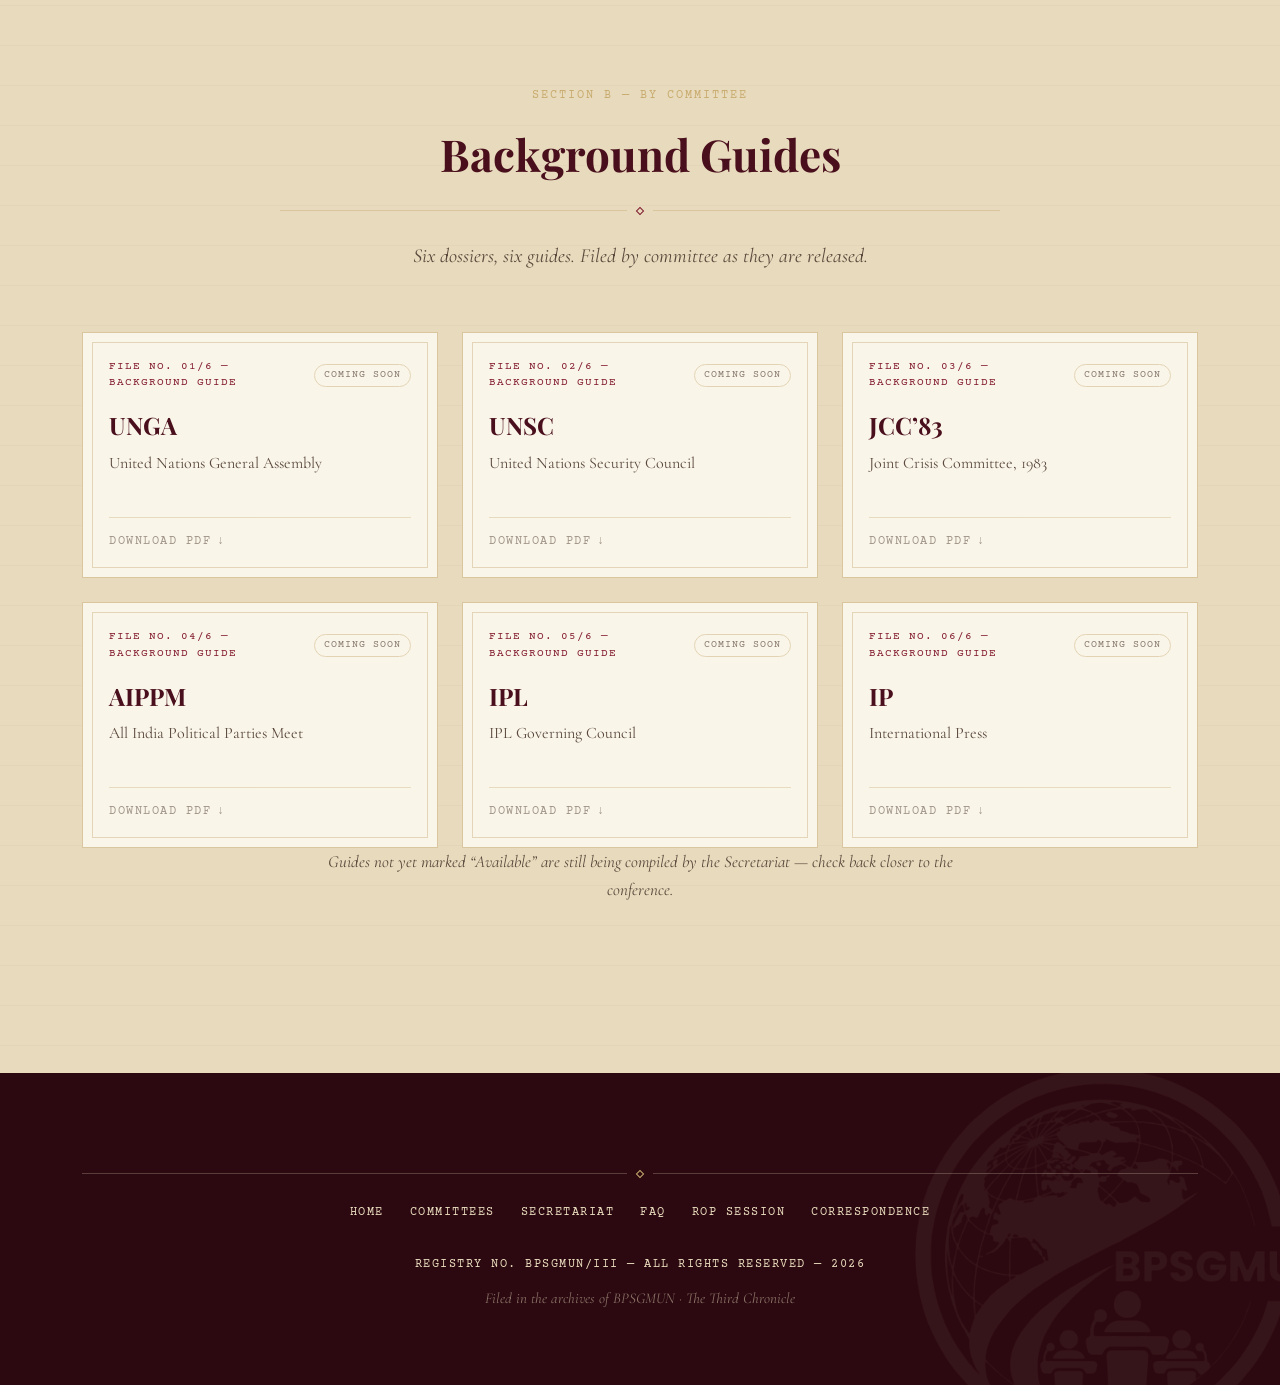
==== commit 70fc9bec: "Add fee, deadline and dress code info; switch to ordinal date format Delegate fee (₹3,500 / ₹8,000 w" ====
--- a/docs.html
+++ b/docs.html
@@ -75,7 +75,7 @@
   <div class="mobile-menu-foot">
     <span>@bpsgmun</span>
     <span>bpsgmun@gmail.com</span>
-    <span>30 Nov&ndash;2 Dec 2026</span>
+    <span>30th Nov, 1st &amp; 2nd Dec 2026</span>
     <span>Birla Public School, Ganganagar</span>
   </div>
 </div>
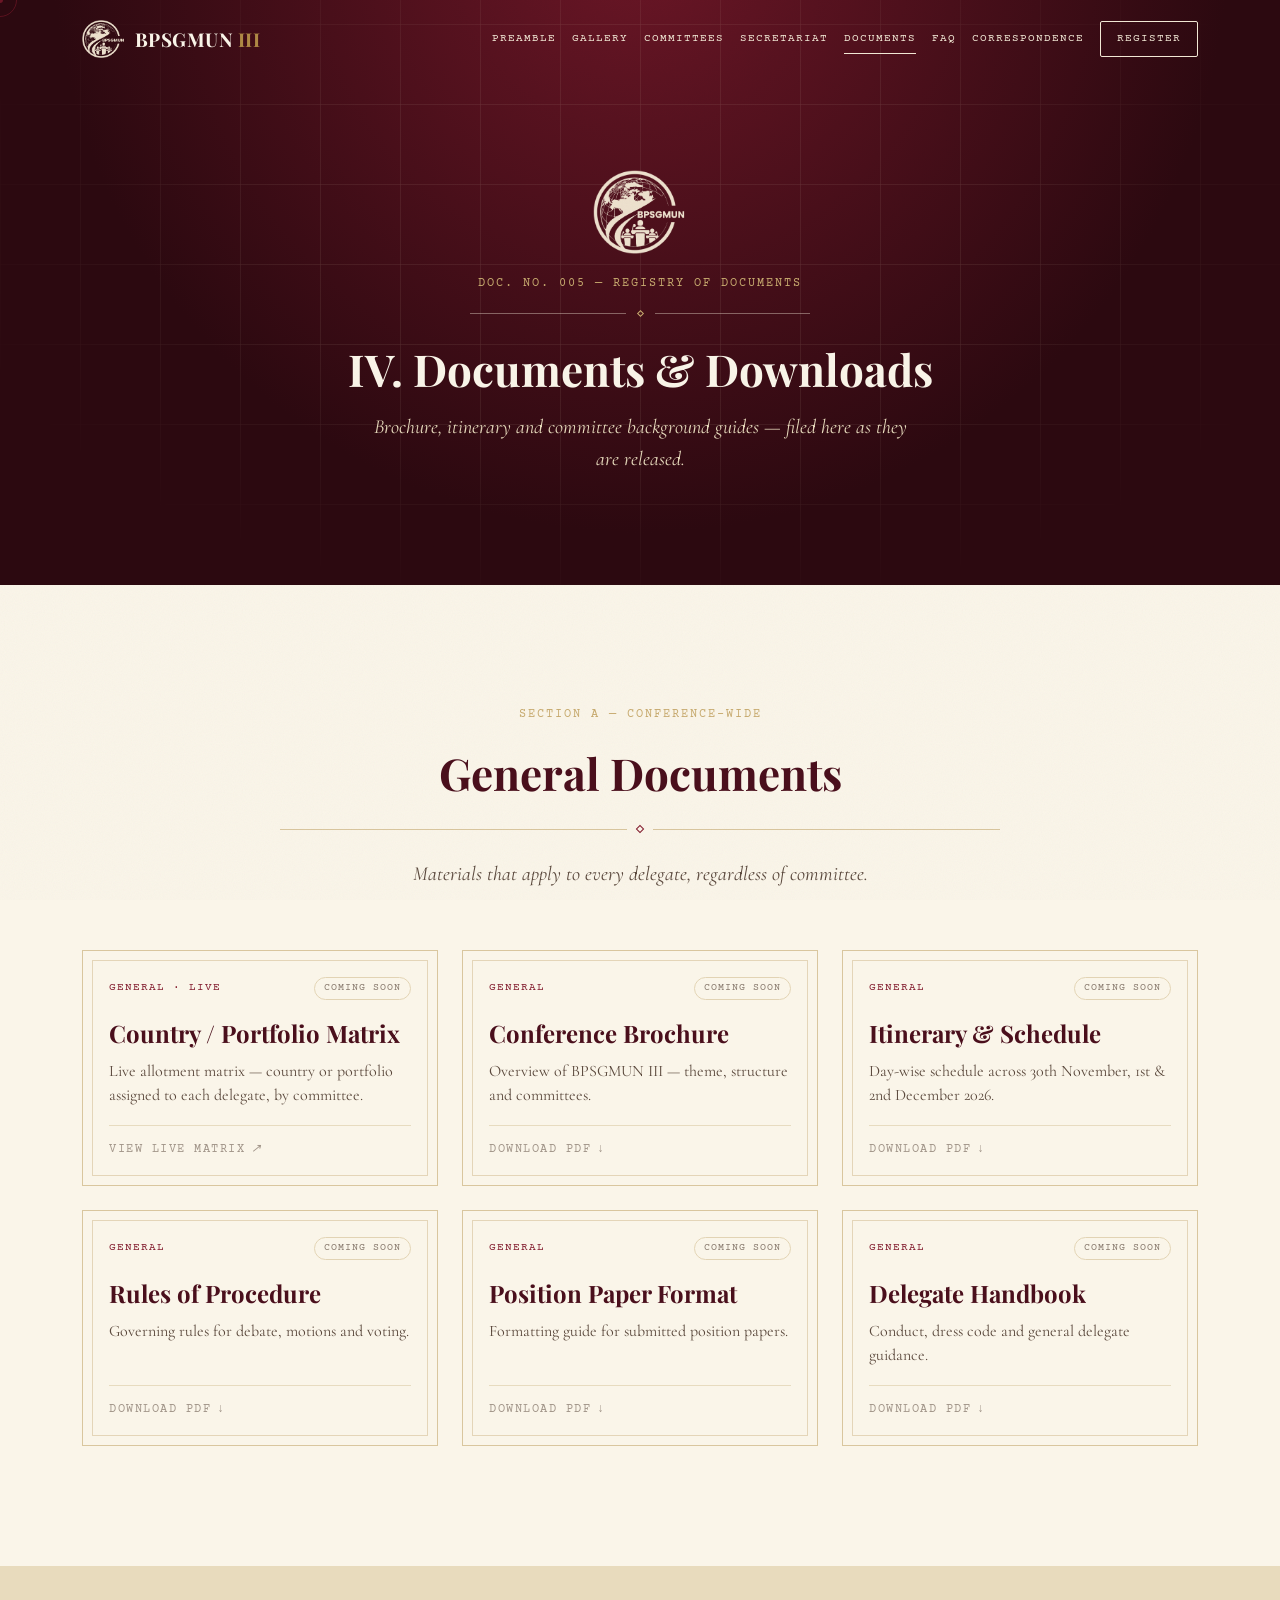
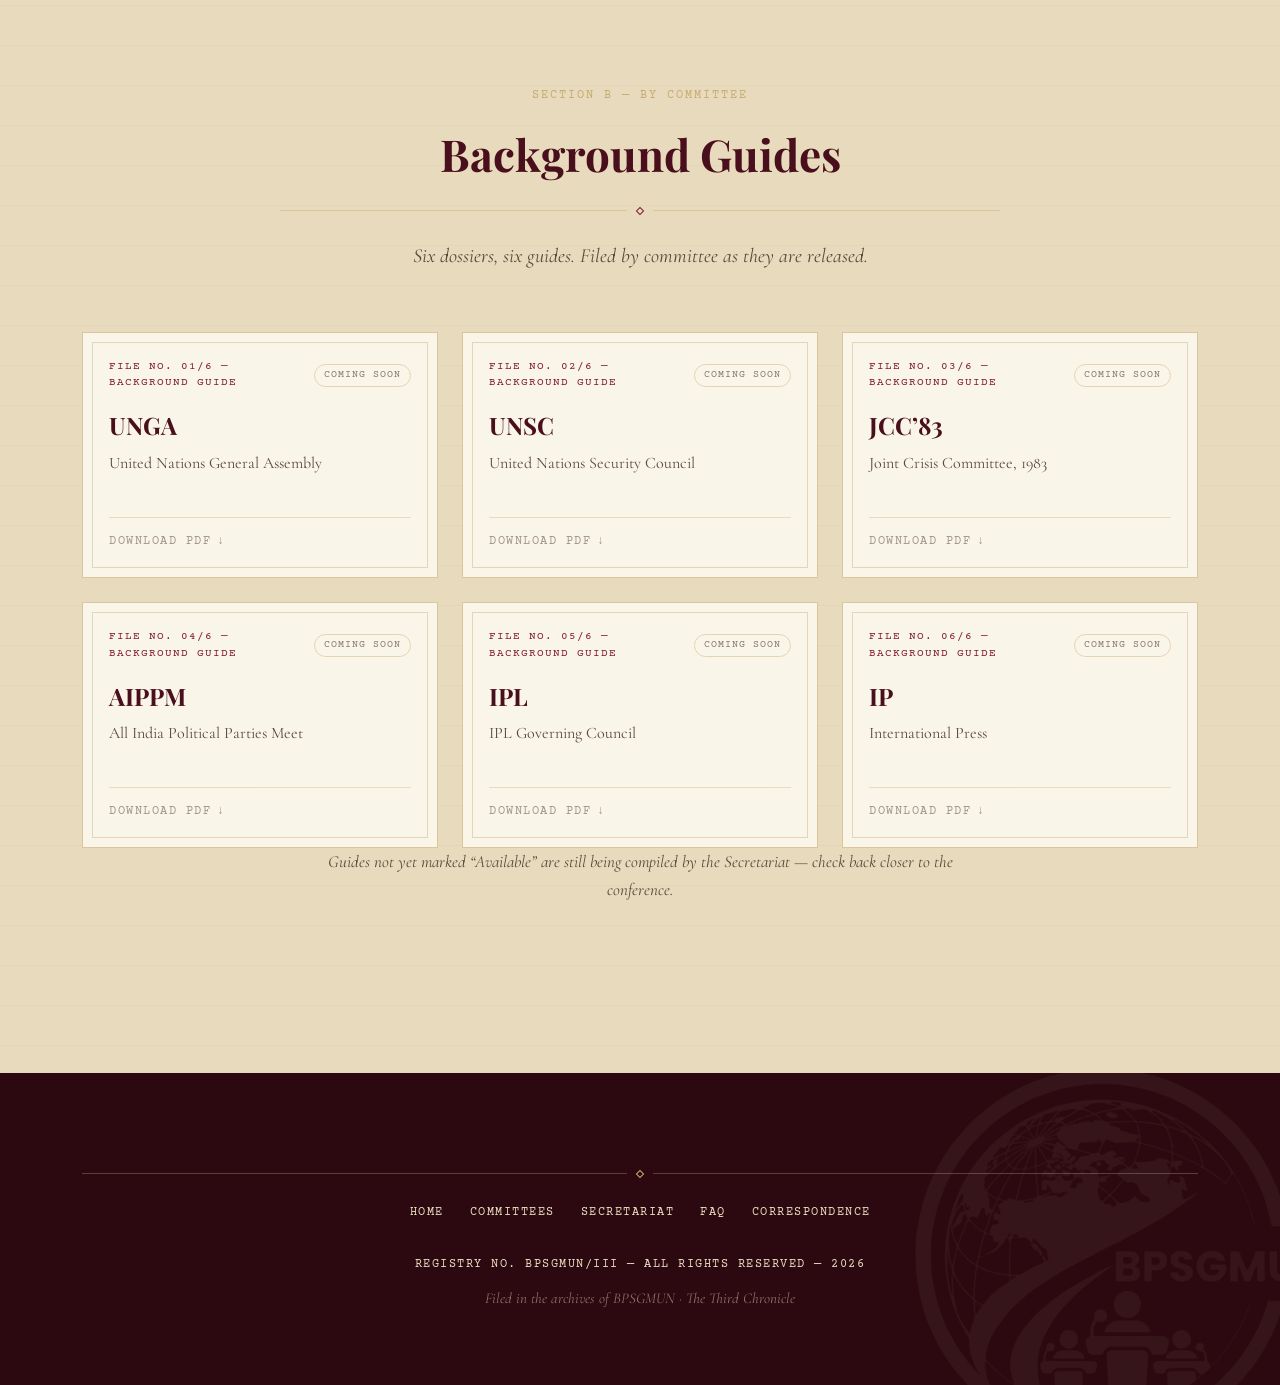
==== commit 07dd1a71: "Remove RoP Session page from the website Deleted rop.html and js/rop.js, removed all nav/footer link" ====
--- a/docs.html
+++ b/docs.html
@@ -49,7 +49,6 @@
       <a href="index.html#secretariat">Secretariat</a>
       <a href="docs.html" class="active">Documents</a>
       <a href="faq.html">FAQ</a>
-      <a href="rop.html">RoP Session</a>
       <a href="index.html#contact">Correspondence</a>
       <a href="index.html#contact" class="nav-cta" data-register-link>Register</a>
     </nav>
@@ -69,8 +68,7 @@
     <a href="index.html#secretariat" data-nav>III. Secretariat</a>
     <a href="docs.html" data-nav>IV. Documents</a>
     <a href="faq.html" data-nav>V. FAQ</a>
-    <a href="rop.html" data-nav>VI. RoP Session</a>
-    <a href="index.html#contact" data-nav>VII. Correspondence</a>
+    <a href="index.html#contact" data-nav>VI. Correspondence</a>
   </nav>
   <div class="mobile-menu-foot">
     <span>@bpsgmun</span>
@@ -133,7 +131,6 @@
         <a href="index.html#committees">Committees</a>
         <a href="index.html#secretariat">Secretariat</a>
         <a href="faq.html">FAQ</a>
-        <a href="rop.html">RoP Session</a>
         <a href="index.html#contact">Correspondence</a>
       </div>
       <p class="registry-line">Registry No. BPSGMUN/III &mdash; All Rights Reserved &mdash; <span id="footYear"></span></p>
--- a/css/style.css
+++ b/css/style.css
@@ -471,18 +471,6 @@
 .faq-answer a:hover{ color:var(--gold); }
 
 /* =========================================================
-   ROP BRIEFING — AGENDA
-   ========================================================= */
-.agenda-grid{ display:grid; grid-template-columns:1fr 1fr; gap:26px; margin-bottom:40px; }
-.agenda-day{ border:1px solid var(--beige-400); background:var(--cream-100); padding:30px 32px; }
-.agenda-day-label{ font-family:var(--font-mono); font-size:11.5px; letter-spacing:1.5px; text-transform:uppercase; color:var(--wine-600); margin:0 0 18px; }
-.agenda-list{ list-style:none; margin:0; padding:0; display:flex; flex-direction:column; gap:13px; }
-.agenda-list li{ position:relative; padding-left:20px; font-size:16.5px; color:var(--ink); line-height:1.5; }
-.agenda-list li::before{ content:'\25C6'; position:absolute; left:0; top:1px; color:var(--gold); font-size:10px; }
-.agenda-actions{ display:flex; align-items:center; justify-content:space-between; gap:24px; flex-wrap:wrap; }
-.agenda-note{ font-style:italic; color:var(--ink-soft); font-size:16px; margin:0; max-width:520px; }
-
-/* =========================================================
    RESPONSIVE
    ========================================================= */
 @media (max-width:900px){
@@ -495,8 +483,6 @@
   .hero-compass{ display:none; }
   .section{ padding:90px 0; }
   .hero-stamp{ right:50%; transform:translateX(50%); bottom:4%; opacity:.35; }
-  .agenda-grid{ grid-template-columns:1fr; }
-  .agenda-actions{ flex-direction:column; align-items:flex-start; }
 }
 @media (max-width:640px){
   .hero-stamp{ display:none; }
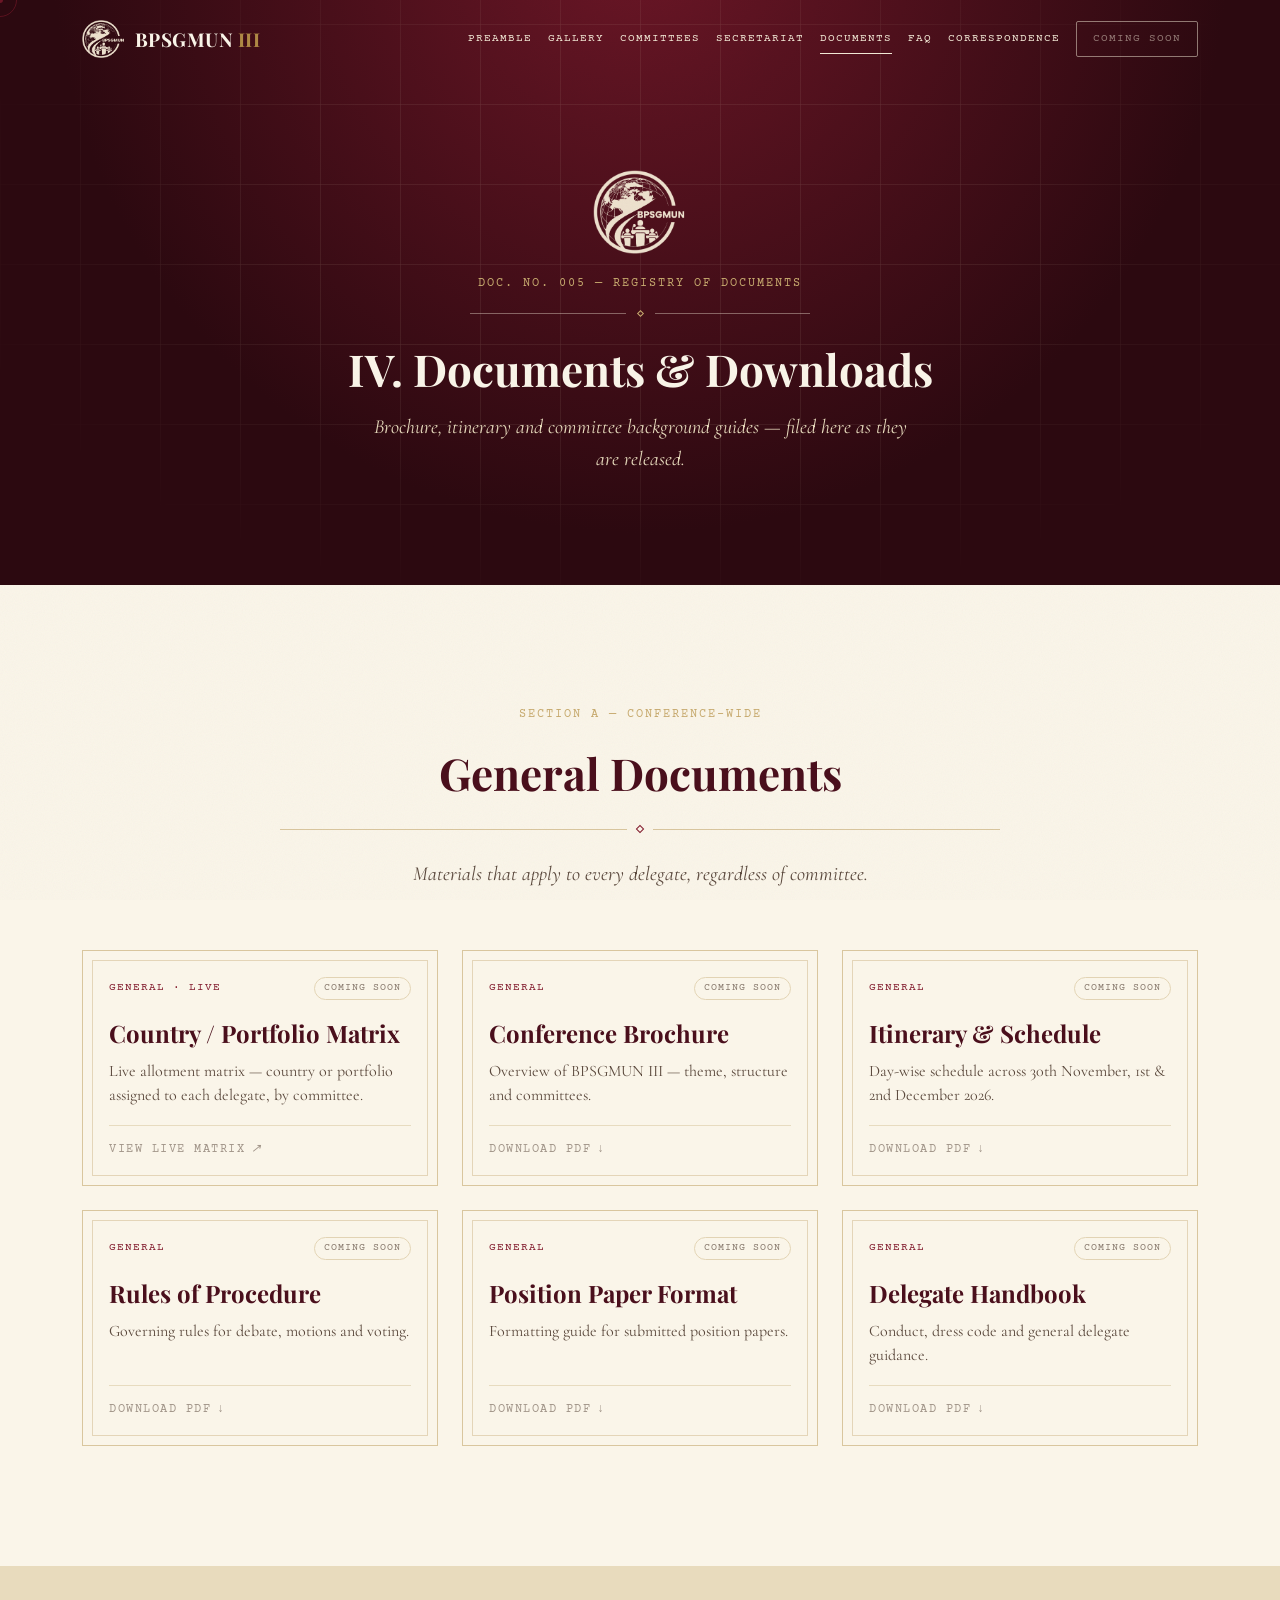
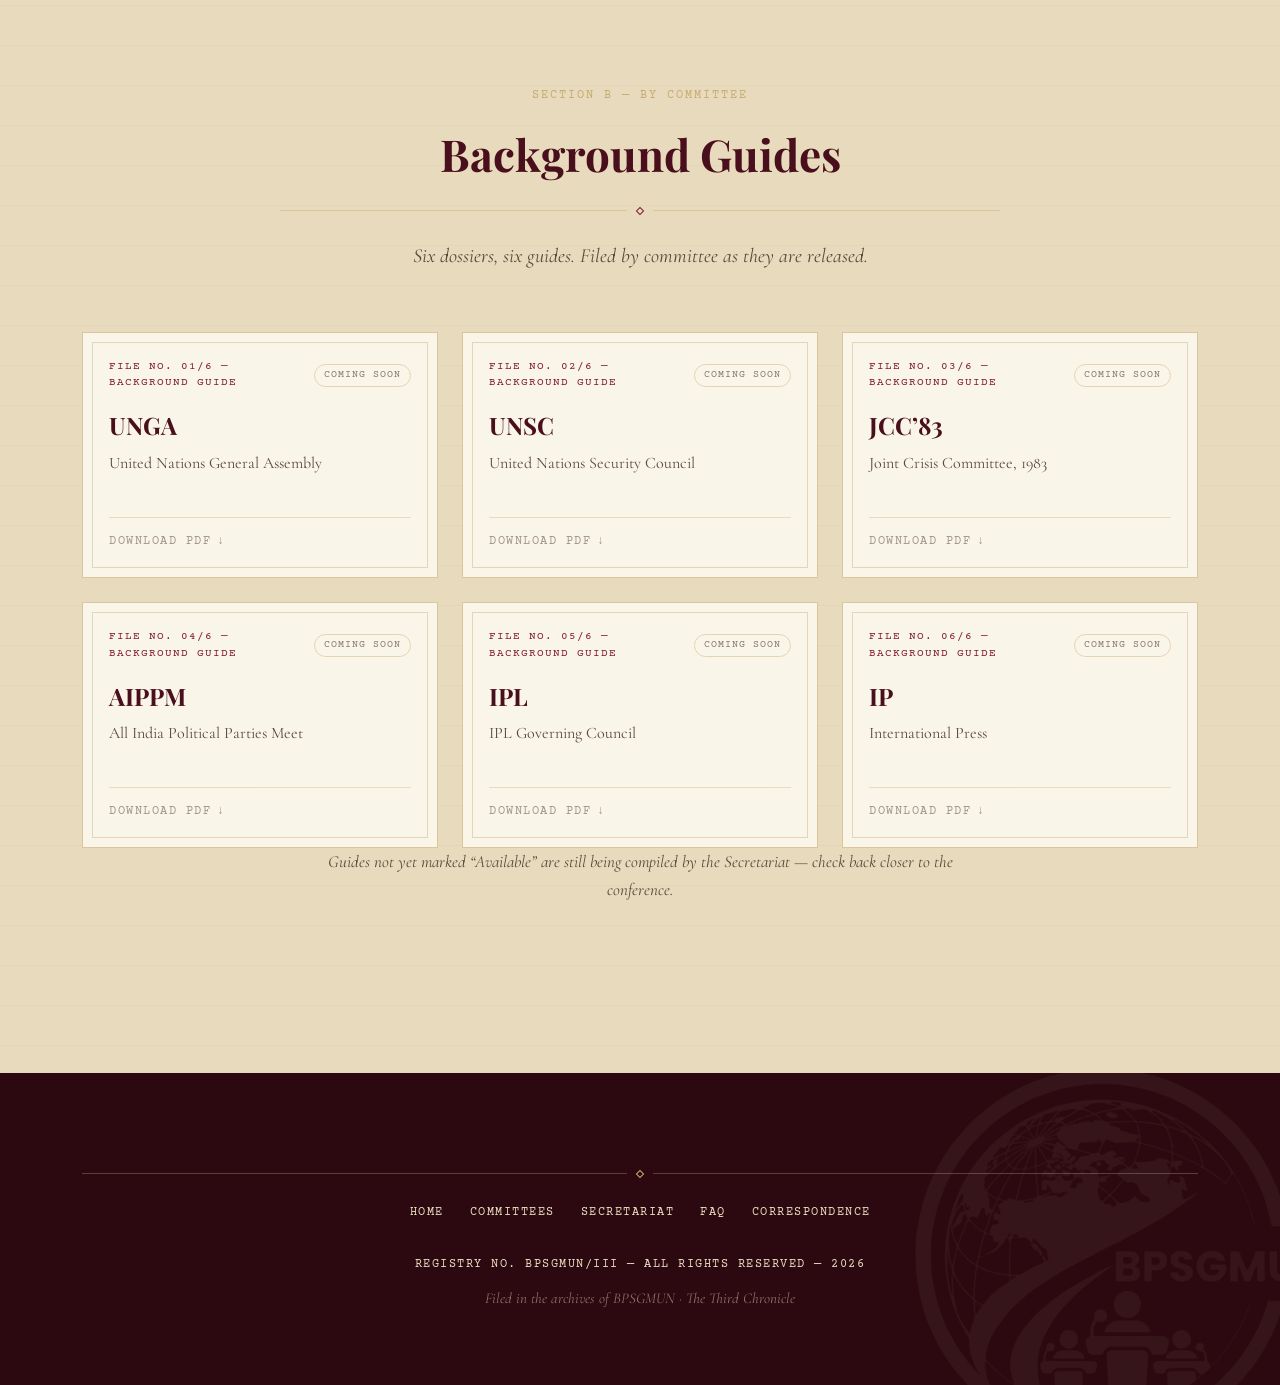
==== commit 25fbc933: "Disable registration buttons pending launch Hero "Register Now" and all nav "Register" CTAs are now " ====
--- a/docs.html
+++ b/docs.html
@@ -50,7 +50,7 @@
       <a href="docs.html" class="active">Documents</a>
       <a href="faq.html">FAQ</a>
       <a href="index.html#contact">Correspondence</a>
-      <a href="index.html#contact" class="nav-cta" data-register-link>Register</a>
+      <a href="#" class="nav-cta is-disabled" data-register-link data-register-label="Register" aria-disabled="true">Coming Soon</a>
     </nav>
 
     <button class="nav-toggle" id="navToggle" aria-label="Toggle menu" aria-expanded="false">
--- a/css/style.css
+++ b/css/style.css
@@ -122,6 +122,7 @@
 .nav-links a:not(.nav-cta):hover::after,.nav-links a.active::after{ width:100%; }
 .nav-cta{ border:1px solid currentColor; padding:8px 16px !important; border-radius:2px; transition:background .3s,color .3s; }
 .nav-cta:hover{ background:var(--wine-700); color:var(--cream-100) !important; border-color:var(--wine-700); }
+.nav-cta.is-disabled{ opacity:.5; pointer-events:none; cursor:not-allowed; }
 
 .nav-toggle{ display:none; flex-direction:column; justify-content:center; gap:5px; width:32px; height:26px; background:none; border:none; cursor:pointer; padding:0; }
 .nav-toggle span{ display:block; height:1.5px; width:100%; background:var(--wine-800); transition:transform .3s var(--ease), opacity .3s; }
@@ -168,6 +169,8 @@
 .btn-ghost:hover{ background:rgba(250,245,233,.1); border-color:var(--cream-100); transform:translateY(-2px); }
 .btn-ghost-wine{ background:transparent; color:var(--wine-700); border:1px solid var(--wine-600); }
 .btn-ghost-wine:hover{ background:var(--wine-700); color:var(--cream-100); transform:translateY(-2px); }
+.btn.is-disabled{ opacity:.5; pointer-events:none; cursor:not-allowed; }
+.btn.is-disabled:hover{ transform:none; box-shadow:none; }
 
 /* generic reveal-on-scroll */
 [data-reveal]{ opacity:0; transform:translateY(26px); transition:opacity .8s var(--ease), transform .8s var(--ease); }
